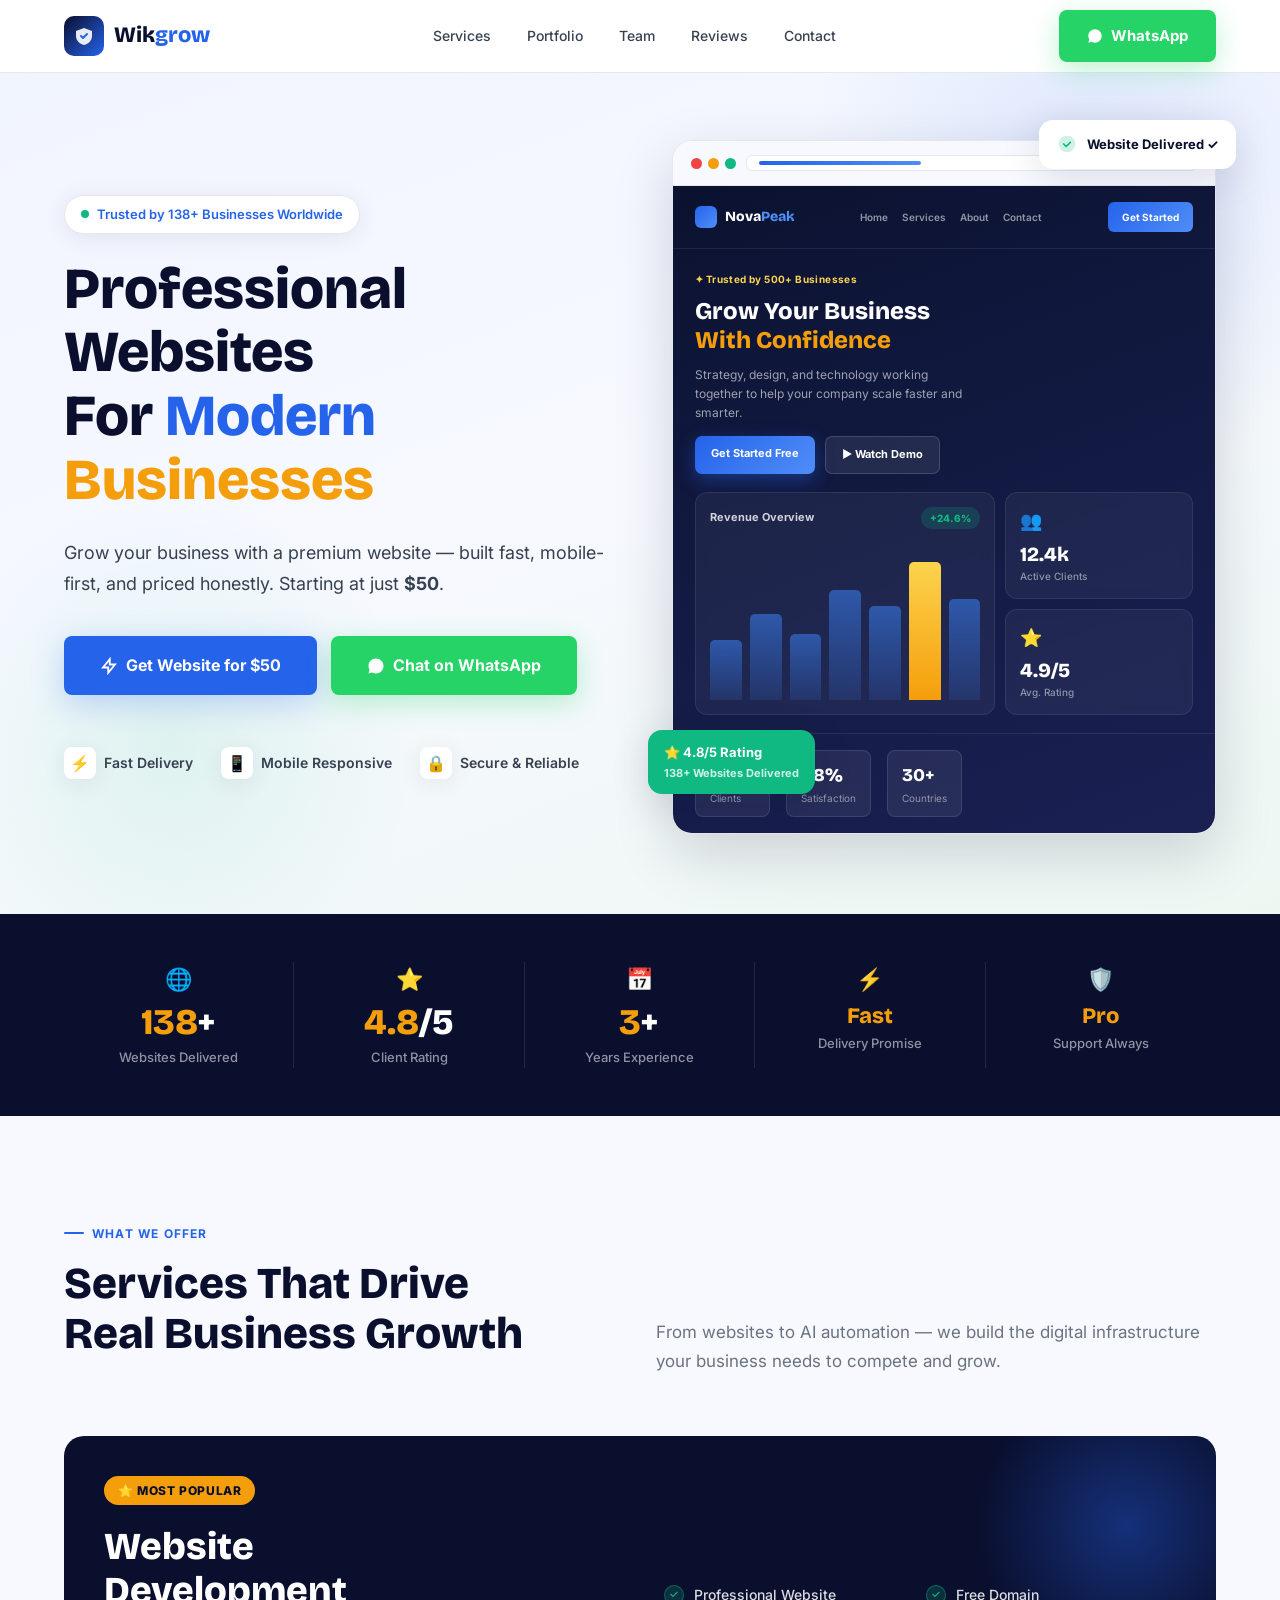
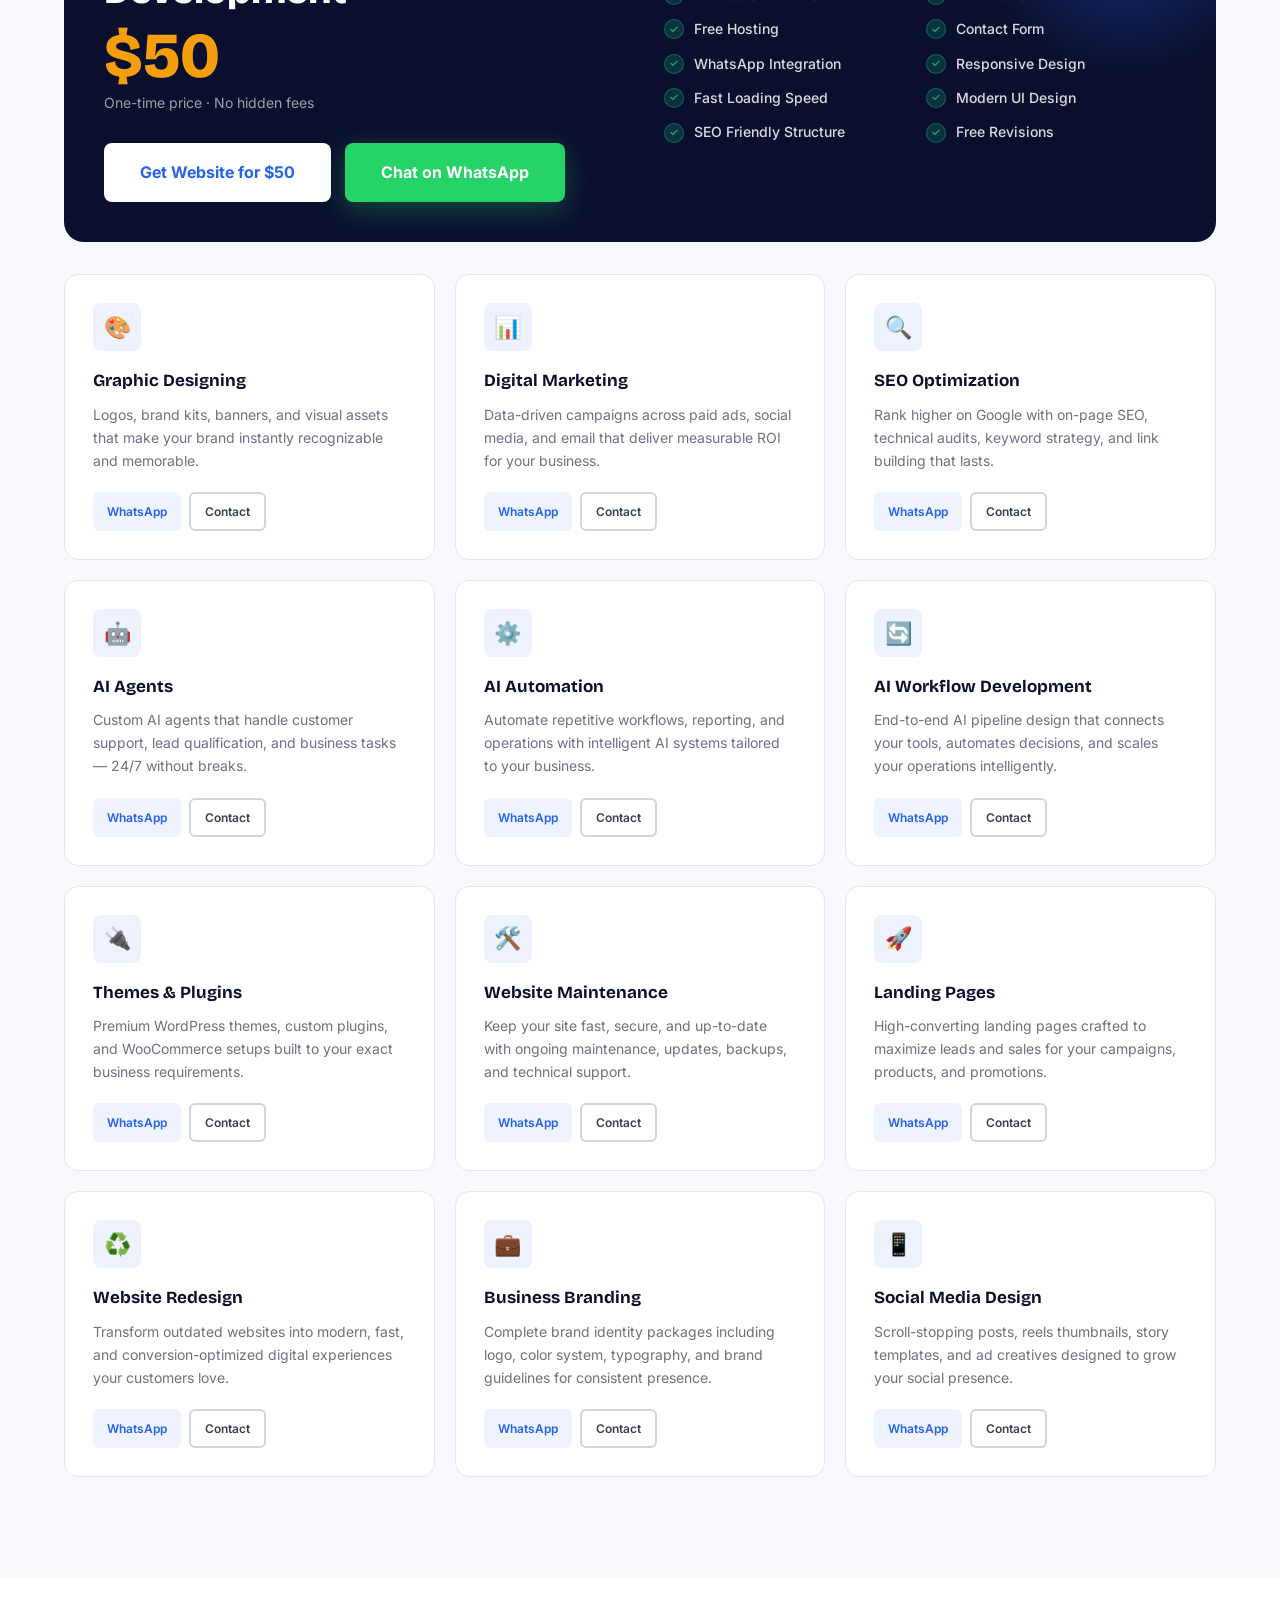
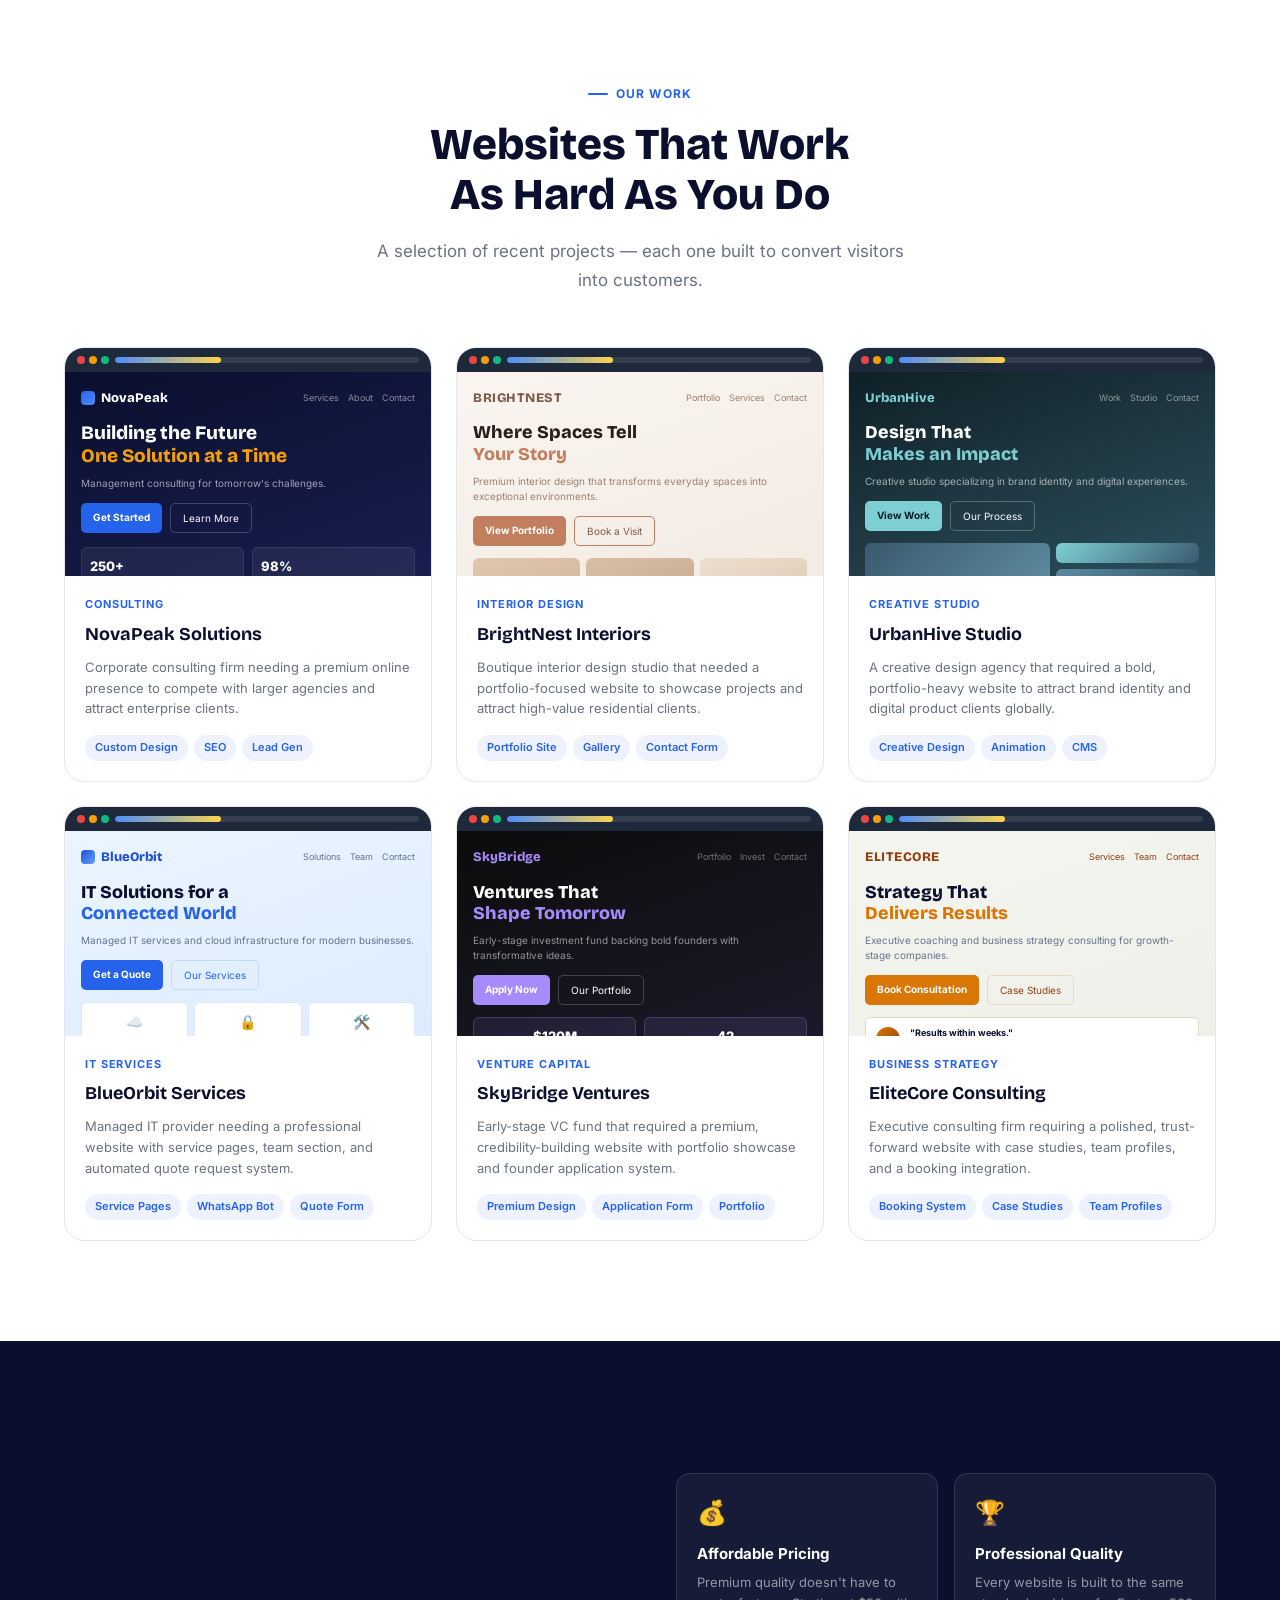
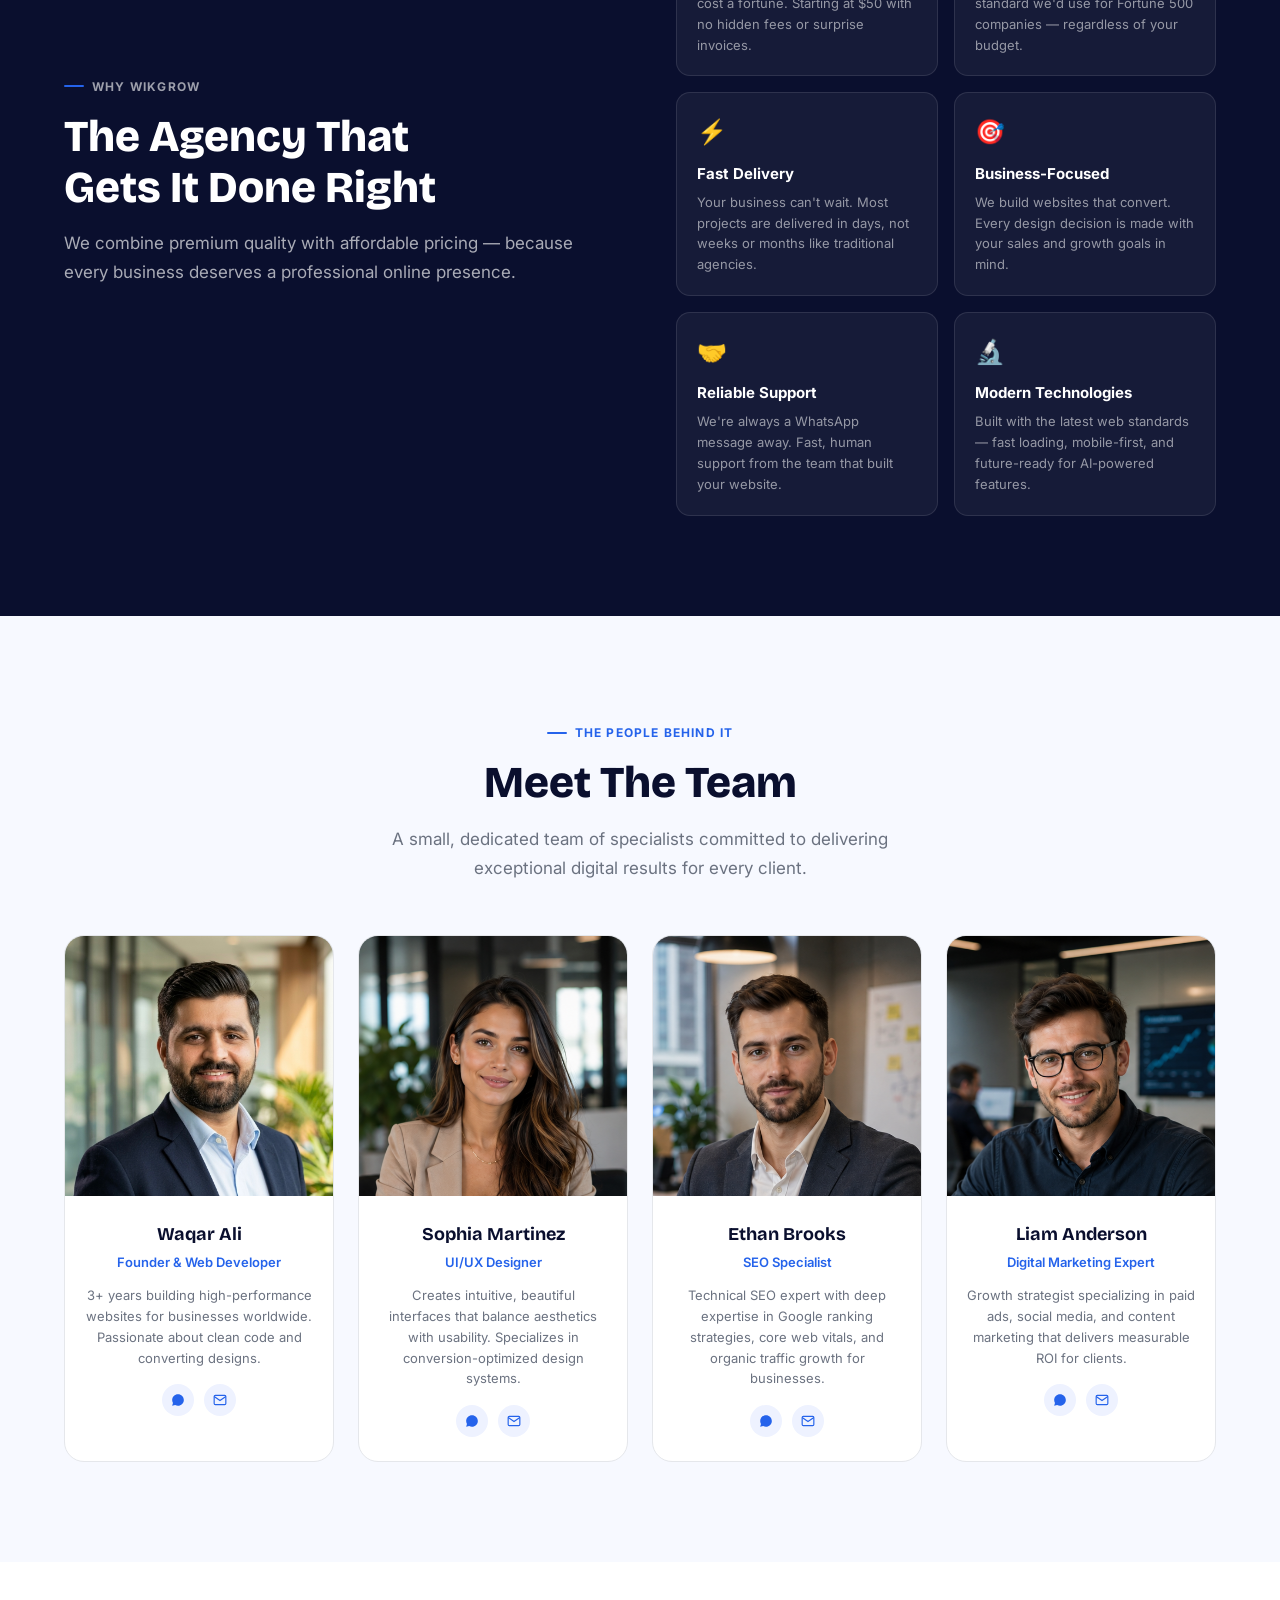
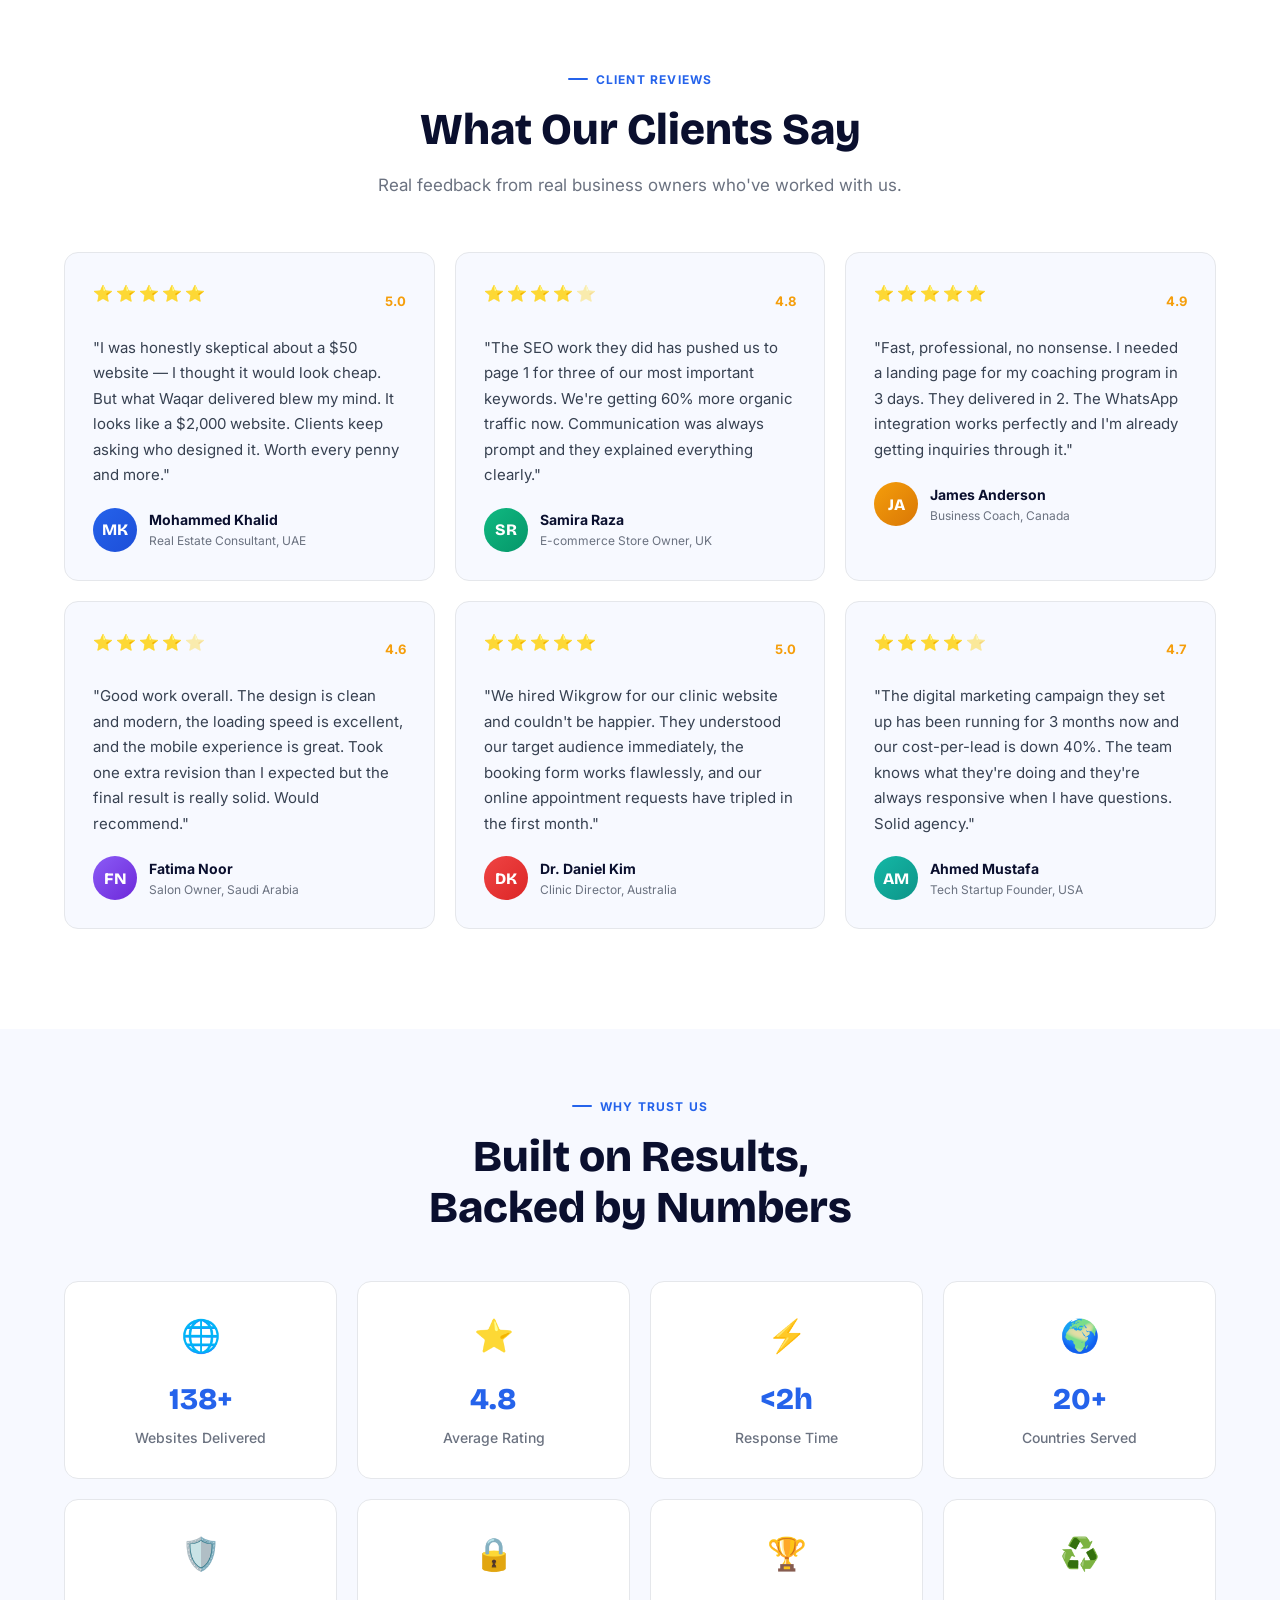
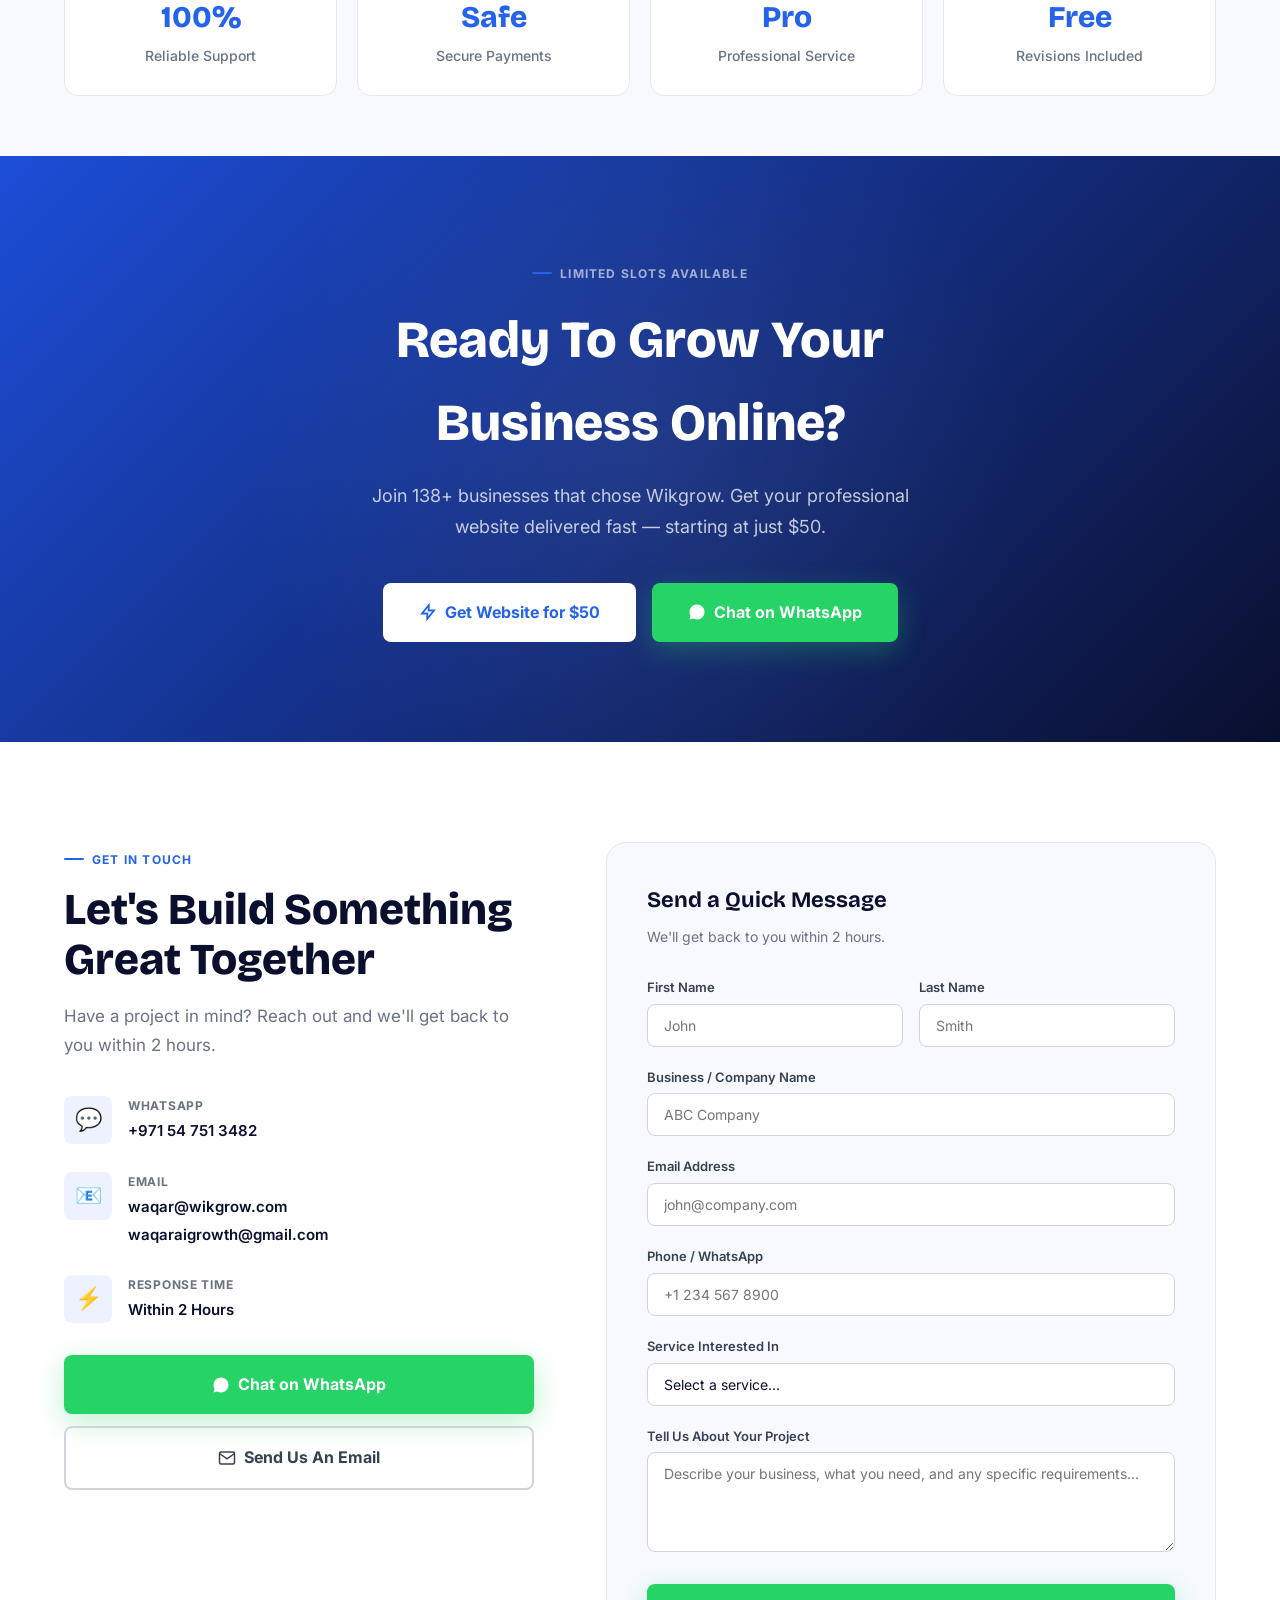
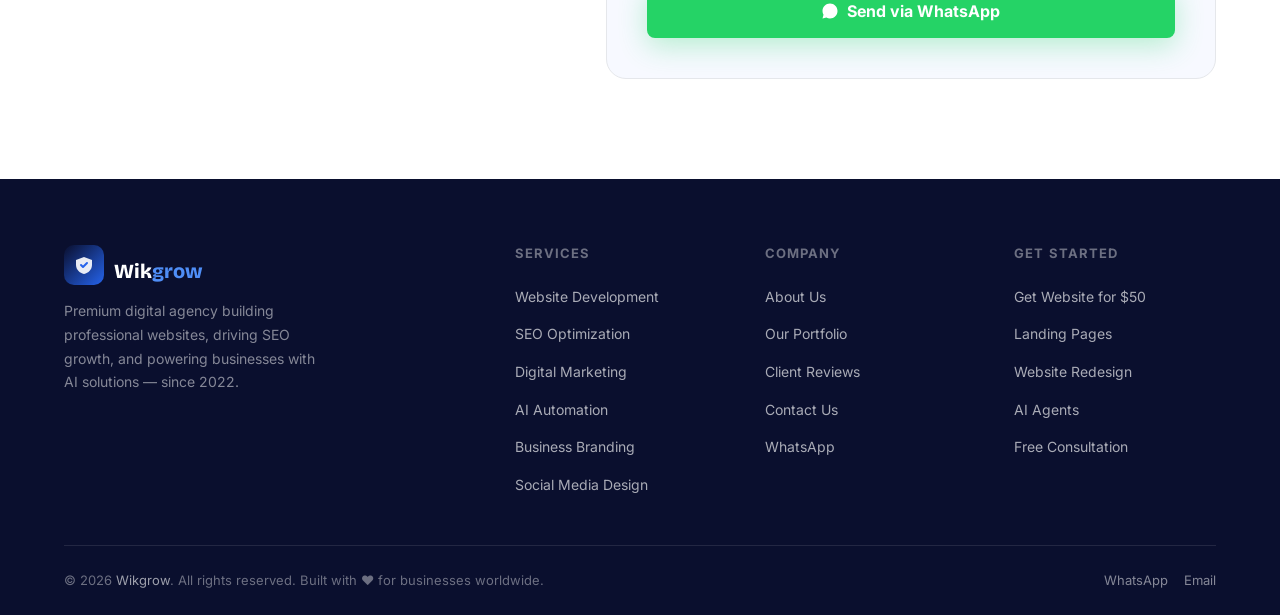
==== index.html @ 85fdf108 "index.html" ====
<!DOCTYPE html>
<html lang="en">
<head>
<meta charset="UTF-8">
<meta name="viewport" content="width=device-width, initial-scale=1.0">
<title>Wikgrow – Professional Websites For Modern Businesses | Digital Agency</title>
<meta name="description" content="Wikgrow builds premium professional websites starting at $50. Expert web development, SEO, digital marketing, AI automation & branding solutions. Get your website today.">
<meta name="keywords" content="professional website design, website development $50, digital agency, SEO optimization, AI automation, digital marketing, web design Pakistan, Wikgrow">
<meta property="og:title" content="Wikgrow – Professional Websites For Modern Businesses">
<meta property="og:description" content="Get a premium professional website for just $50. Fast delivery, mobile-friendly, SEO-ready. Trusted by 138+ businesses worldwide.">
<meta property="og:type" content="website">
<meta property="og:url" content="https://wikgrow.com">
<meta name="twitter:card" content="summary_large_image">
<meta name="twitter:title" content="Wikgrow – Professional Websites For Modern Businesses">
<meta name="twitter:description" content="Premium websites starting at $50. 138+ delivered. 4.8/5 rating. WhatsApp us today.">
<link rel="canonical" href="https://wikgrow.com">
<script type="application/ld+json">
{
  "@context": "https://schema.org",
  "@type": "Organization",
  "name": "Wikgrow",
  "description": "Professional digital agency offering website development, SEO, digital marketing, and AI solutions",
  "url": "https://wikgrow.com",
  "contactPoint": {
    "@type": "ContactPoint",
    "contactType": "customer service",
    "availableLanguage": "English"
  },
  "sameAs": []
}
</script>
<link rel="preconnect" href="https://fonts.googleapis.com">
<link rel="preconnect" href="https://fonts.gstatic.com" crossorigin>
<link href="https://fonts.googleapis.com/css2?family=Inter:wght@300;400;500;600;700;800;900&family=Bricolage+Grotesque:wght@400;500;600;700;800&display=swap" rel="stylesheet">
<style>
/* ===== DESIGN TOKENS ===== */
:root {
  --navy: #0A0F2E;
  --navy-mid: #111640;
  --ink: #1A2052;
  --blue: #2563EB;
  --blue-mid: #1D4ED8;
  --blue-light: #3B82F6;
  --electric: #4F8EF7;
  --gold: #F59E0B;
  --gold-light: #FCD34D;
  --green: #10B981;
  --white: #FFFFFF;
  --off: #F7F9FF;
  --muted-bg: #EEF2FF;
  --text: #0A0F2E;
  --text-mid: #374151;
  --text-soft: #6B7280;
  --border: #E5E7EB;
  --border-mid: #D1D5DB;
  --radius: 14px;
  --radius-sm: 8px;
  --radius-lg: 20px;
  --shadow: 0 4px 24px rgba(10,15,46,.08);
  --shadow-md: 0 8px 40px rgba(10,15,46,.12);
  --shadow-lg: 0 20px 60px rgba(10,15,46,.16);
  --shadow-blue: 0 8px 32px rgba(37,99,235,.25);
}

/* ===== RESET ===== */
*, *::before, *::after { margin: 0; padding: 0; box-sizing: border-box; }
html { scroll-behavior: smooth; font-size: 16px; }
body { font-family: 'Inter', sans-serif; color: var(--text); background: #fff; overflow-x: hidden; line-height: 1.6; }
img { max-width: 100%; height: auto; display: block; }
a { text-decoration: none; color: inherit; }
ul { list-style: none; }
button { border: none; background: none; cursor: pointer; font-family: inherit; }

/* ===== UTILITIES ===== */
.container { max-width: 1200px; margin: 0 auto; padding: 0 24px; }
.section { padding: 100px 0; }
.section-sm { padding: 60px 0; }
.display { font-family: 'Bricolage Grotesque', sans-serif; font-weight: 800; }
.eyebrow { display: inline-flex; align-items: center; gap: 8px; font-size: 12px; font-weight: 700; letter-spacing: .1em; text-transform: uppercase; color: var(--blue); margin-bottom: 16px; }
.eyebrow::before { content: ''; width: 20px; height: 2px; background: var(--blue); border-radius: 2px; }
.section-title { font-family: 'Bricolage Grotesque', sans-serif; font-size: clamp(30px, 4vw, 44px); font-weight: 800; color: var(--navy); line-height: 1.15; margin-bottom: 16px; }
.section-sub { font-size: 17px; color: var(--text-soft); line-height: 1.7; max-width: 560px; }
.center { text-align: center; }
.center .section-sub { margin: 0 auto; }

/* ===== BUTTONS ===== */
.btn { display: inline-flex; align-items: center; gap: 8px; font-weight: 700; font-size: 15px; padding: 14px 28px; border-radius: var(--radius-sm); transition: all .22s; cursor: pointer; }
.btn-primary { background: var(--blue); color: #fff; box-shadow: var(--shadow-blue); }
.btn-primary:hover { background: var(--blue-mid); transform: translateY(-2px); box-shadow: 0 12px 40px rgba(37,99,235,.35); }
.btn-wa { background: #25D366; color: #fff; box-shadow: 0 8px 28px rgba(37,211,102,.3); }
.btn-wa:hover { background: #1da851; transform: translateY(-2px); }
.btn-outline { border: 2px solid var(--border-mid); color: var(--text-mid); background: transparent; }
.btn-outline:hover { border-color: var(--blue); color: var(--blue); }
.btn-lg { padding: 17px 36px; font-size: 16px; border-radius: var(--radius-sm); }
.btn-ghost { color: var(--blue); background: rgba(37,99,235,.08); }
.btn-ghost:hover { background: rgba(37,99,235,.15); }

/* ===== NAVIGATION ===== */
nav {
  position: fixed; top: 0; width: 100%; z-index: 1000;
  background: rgba(255,255,255,.96);
  backdrop-filter: blur(16px);
  border-bottom: 1px solid var(--border);
  transition: all .3s;
}
nav.scrolled { box-shadow: 0 4px 20px rgba(10,15,46,.08); }
.nav-inner { max-width: 1200px; margin: 0 auto; padding: 0 24px; display: flex; align-items: center; justify-content: space-between; height: 72px; }
.logo { display: flex; align-items: center; gap: 10px; }
.logo-mark { width: 40px; height: 40px; background: linear-gradient(135deg, var(--navy), var(--blue)); border-radius: 10px; display: flex; align-items: center; justify-content: center; }
.logo-mark svg { width: 22px; height: 22px; }
.logo-name { font-family: 'Bricolage Grotesque', sans-serif; font-weight: 800; font-size: 22px; color: var(--navy); }
.logo-name em { color: var(--blue); font-style: normal; }
.nav-links { display: flex; align-items: center; gap: 36px; }
.nav-links a { font-size: 14px; font-weight: 500; color: var(--text-mid); transition: color .2s; }
.nav-links a:hover { color: var(--blue); }
.nav-actions { display: flex; align-items: center; gap: 12px; }
.hamburger { display: none; flex-direction: column; gap: 5px; cursor: pointer; padding: 4px; }
.hamburger span { display: block; width: 24px; height: 2px; background: var(--navy); border-radius: 2px; transition: all .3s; }
.mobile-nav { display: none; position: fixed; top: 72px; left: 0; right: 0; bottom: 0; background: #fff; padding: 32px 24px; z-index: 999; overflow-y: auto; }
.mobile-nav.open { display: block; }
.mobile-nav a { display: block; padding: 14px 0; font-size: 17px; font-weight: 600; color: var(--navy); border-bottom: 1px solid var(--border); }
.mobile-nav .mobile-actions { display: flex; flex-direction: column; gap: 12px; margin-top: 24px; }

/* ===== HERO ===== */
#home {
  padding: 140px 0 80px;
  background: linear-gradient(160deg, #F0F4FF 0%, #F7F9FF 50%, #EDF7F2 100%);
  position: relative;
  overflow: hidden;
}
.hero-blob1 { position: absolute; top: -120px; right: -120px; width: 600px; height: 600px; background: radial-gradient(circle, rgba(37,99,235,.12) 0%, transparent 70%); border-radius: 50%; pointer-events: none; }
.hero-blob2 { position: absolute; bottom: -80px; left: -80px; width: 500px; height: 500px; background: radial-gradient(circle, rgba(16,185,129,.1) 0%, transparent 70%); border-radius: 50%; pointer-events: none; }
.hero-inner { display: grid; grid-template-columns: 1fr 1fr; gap: 64px; align-items: center; position: relative; z-index: 1; }
.hero-badge { display: inline-flex; align-items: center; gap: 8px; background: #fff; border: 1px solid var(--border); padding: 8px 16px; border-radius: 50px; font-size: 13px; font-weight: 600; color: var(--blue); margin-bottom: 24px; box-shadow: var(--shadow); }
.badge-dot { width: 8px; height: 8px; background: var(--green); border-radius: 50%; animation: blink 2s infinite; }
@keyframes blink { 0%,100% { opacity: 1; } 50% { opacity: .3; } }
.hero-title { font-family: 'Bricolage Grotesque', sans-serif; font-size: clamp(36px, 5vw, 58px); font-weight: 800; line-height: 1.1; color: var(--navy); margin-bottom: 24px; }
.hero-title .blue { color: var(--blue); }
.hero-title .gold { color: var(--gold); }
.hero-sub { font-size: 18px; color: var(--text-mid); line-height: 1.75; margin-bottom: 36px; }
.hero-actions { display: flex; gap: 14px; flex-wrap: wrap; margin-bottom: 52px; }
.hero-trust { display: flex; gap: 28px; flex-wrap: wrap; }
.trust-item { display: flex; align-items: center; gap: 8px; font-size: 14px; font-weight: 600; color: var(--text-mid); }
.trust-icon { width: 32px; height: 32px; background: #fff; border-radius: var(--radius-sm); display: flex; align-items: center; justify-content: center; box-shadow: var(--shadow); font-size: 16px; }

/* Hero Visual */
.hero-visual { position: relative; }
.hero-card { background: #fff; border-radius: var(--radius-lg); box-shadow: var(--shadow-lg); overflow: hidden; border: 1px solid var(--border); }
.hero-card-bar { background: var(--off); padding: 14px 18px; display: flex; align-items: center; gap: 10px; border-bottom: 1px solid var(--border); }
.hcb-dots { display: flex; gap: 6px; }
.hcb-dots span { width: 11px; height: 11px; border-radius: 50%; }
.hcb-bar-track { flex: 1; background: #fff; border-radius: 6px; padding: 5px 12px; border: 1px solid var(--border); display: flex; align-items: center; }
.hcb-bar-fill { display: block; width: 38%; height: 4px; border-radius: 4px; background: linear-gradient(90deg, var(--blue), var(--electric)); }
.hero-site-preview { background: linear-gradient(160deg, #0B1230 0%, #131B45 55%, #1A2052 100%); padding: 0; min-height: 380px; position: relative; display: flex; flex-direction: column; overflow: hidden; }
.preview-nav-bar { display: flex; align-items: center; justify-content: space-between; padding: 16px 22px; border-bottom: 1px solid rgba(255,255,255,.08); gap: 12px; }
.preview-logo-row { display: flex; align-items: center; gap: 8px; }
.preview-logo-mark { width: 22px; height: 22px; border-radius: 6px; background: linear-gradient(135deg, var(--blue), var(--electric)); display: inline-block; flex-shrink: 0; }
.preview-nav-btn { background: linear-gradient(135deg, var(--blue), var(--electric)); color: #fff; font-size: 10px; font-weight: 700; padding: 7px 14px; border-radius: 6px; white-space: nowrap; }
.preview-logo { font-family: 'Bricolage Grotesque', sans-serif; font-weight: 800; font-size: 14px; color: #fff; }
.preview-logo em { color: var(--electric); font-style: normal; }
.preview-links { display: flex; gap: 14px; }
.preview-links span { font-size: 10px; color: rgba(255,255,255,.55); font-weight: 600; }
.preview-hero-area { display: flex; flex-direction: column; gap: 10px; padding: 22px 22px 18px; }
.preview-h { font-family: 'Bricolage Grotesque', sans-serif; font-size: 24px; font-weight: 800; color: #fff; line-height: 1.2; }
.preview-h em { color: var(--gold); font-style: normal; }
.preview-eyebrow { display: inline-flex; align-items: center; gap: 6px; font-size: 10px; font-weight: 700; color: var(--gold-light); letter-spacing: .04em; }
.preview-p { font-size: 12px; color: rgba(255,255,255,.6); line-height: 1.6; max-width: 280px; }
.preview-btns { display: flex; gap: 10px; margin-top: 4px; }
.preview-btn { padding: 9px 16px; border-radius: 7px; font-size: 11px; font-weight: 700; }
.preview-btn.pb1 { background: linear-gradient(135deg, var(--blue), var(--electric)); color: #fff; box-shadow: 0 6px 18px rgba(37,99,235,.4); }
.preview-btn.pb2 { background: rgba(255,255,255,.08); color: #fff; border: 1px solid rgba(255,255,255,.15); }
.preview-dashboard { display: grid; grid-template-columns: 1.6fr 1fr; grid-template-rows: auto auto; gap: 10px; padding: 0 22px 18px; flex: 1; }
.preview-dash-card { background: rgba(255,255,255,.05); border: 1px solid rgba(255,255,255,.08); border-radius: 12px; padding: 14px; backdrop-filter: blur(6px); }
.preview-dash-main { grid-row: span 2; display: flex; flex-direction: column; gap: 14px; }
.pdc-head { display: flex; align-items: center; justify-content: space-between; font-size: 11px; font-weight: 700; color: rgba(255,255,255,.8); }
.pdc-pill { background: rgba(16,185,129,.18); color: var(--green); border-radius: 50px; padding: 3px 9px; font-size: 10px; font-weight: 800; }
.pdc-chart { display: flex; align-items: flex-end; gap: 8px; flex: 1; min-height: 90px; }
.pdc-bar { flex: 1; border-radius: 5px 5px 0 0; background: linear-gradient(180deg, rgba(59,130,246,.55), rgba(59,130,246,.15)); }
.pdc-bar-active { background: linear-gradient(180deg, var(--gold-light), var(--gold)); }
.pdc-icon { font-size: 18px; margin-bottom: 8px; }
.pdc-num { font-family: 'Bricolage Grotesque', sans-serif; font-size: 20px; font-weight: 800; color: #fff; line-height: 1; margin-bottom: 4px; }
.pdc-lbl { font-size: 10px; color: rgba(255,255,255,.5); font-weight: 500; }
.preview-stats { display: flex; gap: 16px; padding: 16px 22px; border-top: 1px solid rgba(255,255,255,.08); }
.preview-stat { background: rgba(255,255,255,.07); border: 1px solid rgba(255,255,255,.1); border-radius: 8px; padding: 10px 14px; }
.ps-num { font-family: 'Bricolage Grotesque', sans-serif; font-size: 18px; font-weight: 800; color: #fff; }
.ps-lbl { font-size: 10px; color: rgba(255,255,255,.5); }
.hero-float1 { position: absolute; top: -20px; right: -20px; background: #fff; border-radius: var(--radius); padding: 14px 18px; box-shadow: var(--shadow-md); display: flex; align-items: center; gap: 10px; white-space: nowrap; animation: floatY 4s ease-in-out infinite; }
.hero-float2 { position: absolute; bottom: 40px; left: -24px; background: var(--green); border-radius: var(--radius); padding: 12px 16px; box-shadow: var(--shadow-md); color: #fff; animation: floatY 4s ease-in-out infinite 2s; }
@keyframes floatY { 0%,100% { transform: translateY(0); } 50% { transform: translateY(-8px); } }

/* ===== STATS BAR ===== */
.stats-bar { background: var(--navy); padding: 48px 0; }
.stats-grid { display: grid; grid-template-columns: repeat(5, 1fr); gap: 0; }
.stat-item { text-align: center; padding: 0 24px; border-right: 1px solid rgba(255,255,255,.1); }
.stat-item:last-child { border-right: none; }
.stat-num { font-family: 'Bricolage Grotesque', sans-serif; font-size: 36px; font-weight: 800; color: #fff; line-height: 1; margin-bottom: 6px; }
.stat-num em { color: var(--gold); font-style: normal; }
.stat-label { font-size: 13px; color: rgba(255,255,255,.55); font-weight: 500; }
.stat-icon { font-size: 22px; margin-bottom: 8px; }

/* ===== SERVICES ===== */
#services { background: var(--off); }
.services-intro { display: flex; justify-content: space-between; align-items: flex-end; margin-bottom: 60px; gap: 24px; flex-wrap: wrap; }
.featured-service { background: var(--navy); border-radius: var(--radius-lg); padding: 40px; position: relative; overflow: hidden; margin-bottom: 32px; }
.featured-service::before { content: ''; position: absolute; top: -60px; right: -60px; width: 300px; height: 300px; background: radial-gradient(circle, rgba(37,99,235,.4) 0%, transparent 70%); border-radius: 50%; }
.featured-badge { display: inline-flex; align-items: center; gap: 6px; background: var(--gold); color: var(--navy); padding: 5px 14px; border-radius: 50px; font-size: 12px; font-weight: 800; text-transform: uppercase; letter-spacing: .05em; margin-bottom: 20px; }
.featured-inner { display: grid; grid-template-columns: 1fr 1fr; gap: 48px; align-items: center; position: relative; z-index: 1; }
.featured-title { font-family: 'Bricolage Grotesque', sans-serif; font-size: 38px; font-weight: 800; color: #fff; line-height: 1.15; margin-bottom: 12px; }
.featured-price { font-family: 'Bricolage Grotesque', sans-serif; font-size: 64px; font-weight: 800; color: var(--gold); line-height: 1; margin-bottom: 4px; }
.featured-price-note { font-size: 14px; color: rgba(255,255,255,.6); margin-bottom: 28px; }
.featured-actions { display: flex; gap: 14px; flex-wrap: wrap; }
.feat-includes { display: grid; grid-template-columns: 1fr 1fr; gap: 12px; }
.feat-item { display: flex; align-items: center; gap: 10px; font-size: 14px; color: rgba(255,255,255,.85); font-weight: 500; }
.feat-check { width: 20px; height: 20px; background: rgba(16,185,129,.2); border: 1px solid rgba(16,185,129,.4); border-radius: 50%; display: flex; align-items: center; justify-content: center; flex-shrink: 0; font-size: 11px; color: var(--green); }
.services-grid { display: grid; grid-template-columns: repeat(3, 1fr); gap: 20px; }
.srv-card { background: #fff; border-radius: var(--radius); border: 1px solid var(--border); padding: 28px; transition: all .25s; position: relative; overflow: hidden; }
.srv-card::after { content: ''; position: absolute; bottom: 0; left: 0; right: 0; height: 3px; background: linear-gradient(90deg, var(--blue), var(--electric)); transform: scaleX(0); transition: transform .3s; transform-origin: left; }
.srv-card:hover { border-color: rgba(37,99,235,.2); box-shadow: var(--shadow-md); transform: translateY(-4px); }
.srv-card:hover::after { transform: scaleX(1); }
.srv-icon { width: 48px; height: 48px; border-radius: var(--radius-sm); background: var(--muted-bg); display: flex; align-items: center; justify-content: center; font-size: 22px; margin-bottom: 16px; }
.srv-title { font-family: 'Bricolage Grotesque', sans-serif; font-size: 17px; font-weight: 700; color: var(--navy); margin-bottom: 8px; }
.srv-desc { font-size: 14px; color: var(--text-soft); line-height: 1.65; margin-bottom: 20px; }
.srv-actions { display: flex; gap: 8px; }
.srv-btn { font-size: 12px; font-weight: 600; padding: 8px 14px; border-radius: 6px; }

/* ===== PORTFOLIO ===== */
#portfolio { background: #fff; }
.portfolio-tabs { display: flex; gap: 8px; flex-wrap: wrap; margin-bottom: 48px; }
.tab { padding: 8px 20px; border-radius: 50px; font-size: 13px; font-weight: 600; border: 1px solid var(--border); color: var(--text-soft); cursor: pointer; transition: all .2s; }
.tab.active, .tab:hover { background: var(--blue); color: #fff; border-color: var(--blue); }
.portfolio-grid { display: grid; grid-template-columns: repeat(3, 1fr); gap: 24px; }
.port-card { border-radius: var(--radius-lg); overflow: hidden; border: 1px solid var(--border); transition: all .3s cubic-bezier(.2,.8,.2,1); background: #fff; }
.port-card:hover { box-shadow: var(--shadow-lg); transform: translateY(-6px); border-color: rgba(37,99,235,.15); }
.port-screen { transition: transform .4s ease; }
.port-card:hover .port-screen { transform: scale(1.015); }
.port-screen { aspect-ratio: 16/10; overflow: hidden; position: relative; }
.port-screen-inner { width: 100%; height: 100%; display: flex; flex-direction: column; }
.port-bar { background: #1e293b; padding: 8px 12px; display: flex; align-items: center; gap: 6px; }
.port-dots { display: flex; gap: 4px; }
.port-dots span { width: 8px; height: 8px; border-radius: 50%; }
.port-url { flex: 1; background: rgba(255,255,255,.1); border-radius: 4px; height: 6px; overflow: hidden; }
.port-url span { display: block; height: 100%; width: 35%; border-radius: 4px; background: linear-gradient(90deg, var(--electric), var(--gold-light)); }
.port-site { flex: 1; display: flex; flex-direction: column; padding: 16px; }
.port-info { padding: 20px; }
.port-industry { font-size: 11px; font-weight: 700; text-transform: uppercase; letter-spacing: .08em; color: var(--blue); margin-bottom: 6px; }
.port-name { font-family: 'Bricolage Grotesque', sans-serif; font-size: 18px; font-weight: 700; color: var(--navy); margin-bottom: 8px; }
.port-desc { font-size: 13px; color: var(--text-soft); line-height: 1.6; margin-bottom: 16px; }
.port-tags { display: flex; gap: 6px; flex-wrap: wrap; }
.port-tag { font-size: 11px; font-weight: 600; padding: 4px 10px; background: var(--muted-bg); color: var(--blue); border-radius: 50px; }

/* ===== TEAM ===== */
#team { background: var(--off); }
.team-grid { display: grid; grid-template-columns: repeat(4, 1fr); gap: 24px; }
.team-card { background: #fff; border-radius: var(--radius-lg); overflow: hidden; border: 1px solid var(--border); transition: all .25s; text-align: center; }
.team-card:hover { box-shadow: var(--shadow-md); transform: translateY(-4px); }
.team-img-wrap { position: relative; height: 260px; overflow: hidden; background: linear-gradient(135deg, #E8EEF8, #D4E0F5); }
.team-img-wrap img { width: 100%; height: 100%; object-fit: cover; object-position: top center; }
.team-info { padding: 24px 20px; }
.team-name { font-family: 'Bricolage Grotesque', sans-serif; font-size: 18px; font-weight: 700; color: var(--navy); margin-bottom: 4px; }
.team-role { font-size: 13px; color: var(--blue); font-weight: 600; margin-bottom: 12px; }
.team-bio { font-size: 13px; color: var(--text-soft); line-height: 1.6; }
.team-socials { display: flex; justify-content: center; gap: 10px; margin-top: 16px; }
.social-btn { width: 32px; height: 32px; border-radius: 50%; background: var(--muted-bg); display: flex; align-items: center; justify-content: center; font-size: 14px; color: var(--blue); transition: all .2s; }
.social-btn:hover { background: var(--blue); color: #fff; }

/* Team avatar SVGs */
.avatar-placeholder { width: 100%; height: 100%; display: flex; align-items: center; justify-content: center; }

/* ===== REVIEWS ===== */
#reviews { background: #fff; }
.reviews-grid { display: grid; grid-template-columns: repeat(3, 1fr); gap: 20px; }
.review-card { background: var(--off); border-radius: var(--radius); padding: 28px; border: 1px solid var(--border); transition: all .25s; }
.review-card:hover { box-shadow: var(--shadow-md); border-color: rgba(37,99,235,.15); }
.review-stars { display: flex; gap: 3px; margin-bottom: 14px; }
.star { font-size: 16px; }
.review-text { font-size: 15px; color: var(--text-mid); line-height: 1.7; margin-bottom: 20px; }
.review-author { display: flex; align-items: center; gap: 12px; }
.review-avatar { width: 44px; height: 44px; border-radius: 50%; display: flex; align-items: center; justify-content: center; font-family: 'Bricolage Grotesque', sans-serif; font-weight: 800; font-size: 16px; color: #fff; flex-shrink: 0; }
.review-name { font-weight: 700; font-size: 14px; color: var(--navy); }
.review-role { font-size: 12px; color: var(--text-soft); }
.rating-num { font-size: 13px; font-weight: 700; color: var(--gold); margin-left: auto; }

/* ===== WHY WIKGROW ===== */
#why { background: var(--navy); padding: 100px 0; }
.why-inner { display: grid; grid-template-columns: 1fr 1fr; gap: 72px; align-items: center; }
.why-left .section-title { color: #fff; }
.why-left .section-sub { color: rgba(255,255,255,.65); }
.why-grid { display: grid; grid-template-columns: 1fr 1fr; gap: 16px; margin-top: 32px; }
.why-item { background: rgba(255,255,255,.05); border: 1px solid rgba(255,255,255,.1); border-radius: var(--radius); padding: 20px; transition: all .25s; }
.why-item:hover { background: rgba(255,255,255,.08); border-color: rgba(37,99,235,.4); }
.why-icon { font-size: 24px; margin-bottom: 10px; }
.why-title { font-weight: 700; font-size: 15px; color: #fff; margin-bottom: 6px; }
.why-desc { font-size: 13px; color: rgba(255,255,255,.55); line-height: 1.6; }

/* ===== TRUST ===== */
#trust { background: var(--off); }
.trust-grid { display: grid; grid-template-columns: repeat(4, 1fr); gap: 20px; }
.trust-card { background: #fff; border-radius: var(--radius); padding: 28px 24px; border: 1px solid var(--border); text-align: center; transition: all .25s; }
.trust-card:hover { box-shadow: var(--shadow-md); transform: translateY(-3px); }
.trust-card-icon { font-size: 32px; margin-bottom: 14px; }
.trust-card-num { font-family: 'Bricolage Grotesque', sans-serif; font-size: 30px; font-weight: 800; color: var(--blue); margin-bottom: 4px; }
.trust-card-label { font-size: 14px; color: var(--text-soft); font-weight: 500; }

/* ===== CTA ===== */
#cta { background: linear-gradient(135deg, var(--blue-mid) 0%, var(--navy) 100%); padding: 100px 0; position: relative; overflow: hidden; }
#cta::before { content: ''; position: absolute; top: -100px; left: 50%; transform: translateX(-50%); width: 800px; height: 800px; background: radial-gradient(circle, rgba(255,255,255,.06) 0%, transparent 70%); border-radius: 50%; pointer-events: none; }
.cta-inner { text-align: center; position: relative; z-index: 1; }
.cta-title { font-family: 'Bricolage Grotesque', sans-serif; font-size: clamp(32px, 5vw, 52px); font-weight: 800; color: #fff; margin-bottom: 16px; }
.cta-sub { font-size: 18px; color: rgba(255,255,255,.75); max-width: 540px; margin: 0 auto 40px; line-height: 1.7; }
.cta-actions { display: flex; justify-content: center; gap: 16px; flex-wrap: wrap; }
.btn-white { background: #fff; color: var(--blue); }
.btn-white:hover { background: #F0F4FF; transform: translateY(-2px); }

/* ===== CONTACT ===== */
#contact { background: #fff; }
.contact-inner { display: grid; grid-template-columns: 1fr 1.3fr; gap: 72px; align-items: start; }
.contact-info-item { display: flex; align-items: flex-start; gap: 16px; margin-bottom: 28px; }
.contact-icon-wrap { width: 48px; height: 48px; border-radius: var(--radius-sm); background: var(--muted-bg); display: flex; align-items: center; justify-content: center; font-size: 22px; flex-shrink: 0; }
.contact-label { font-size: 12px; font-weight: 700; text-transform: uppercase; letter-spacing: .06em; color: var(--text-soft); margin-bottom: 4px; }
.contact-value { font-weight: 600; color: var(--navy); font-size: 15px; }
.contact-quick { display: flex; flex-direction: column; gap: 12px; margin-top: 32px; }
.contact-form { background: var(--off); border-radius: var(--radius-lg); padding: 40px; border: 1px solid var(--border); }
.form-group { margin-bottom: 20px; }
.form-row { display: grid; grid-template-columns: 1fr 1fr; gap: 16px; }
label { display: block; font-size: 13px; font-weight: 600; color: var(--text-mid); margin-bottom: 6px; }
input, select, textarea { width: 100%; padding: 12px 16px; border-radius: var(--radius-sm); border: 1px solid var(--border-mid); font-size: 14px; font-family: inherit; color: var(--text); background: #fff; transition: border-color .2s; outline: none; }
input:focus, select:focus, textarea:focus { border-color: var(--blue); box-shadow: 0 0 0 3px rgba(37,99,235,.1); }
textarea { resize: vertical; min-height: 100px; }
select { appearance: none; cursor: pointer; }
.form-submit { width: 100%; justify-content: center; margin-top: 4px; }

/* ===== FOOTER ===== */
footer { background: var(--navy); padding: 64px 0 0; }
.footer-inner { display: grid; grid-template-columns: 2fr 1fr 1fr 1fr; gap: 48px; padding-bottom: 48px; border-bottom: 1px solid rgba(255,255,255,.1); }
.footer-brand .logo-name { color: #fff; margin-top: 12px; font-size: 20px; }
.footer-brand p { font-size: 14px; color: rgba(255,255,255,.5); line-height: 1.7; margin-top: 12px; max-width: 260px; }
.footer-col-title { font-size: 13px; font-weight: 700; text-transform: uppercase; letter-spacing: .08em; color: rgba(255,255,255,.4); margin-bottom: 20px; }
.footer-links { display: flex; flex-direction: column; gap: 12px; }
.footer-links a { font-size: 14px; color: rgba(255,255,255,.65); transition: color .2s; }
.footer-links a:hover { color: #fff; }
.footer-bottom { padding: 24px 0; display: flex; justify-content: space-between; align-items: center; flex-wrap: wrap; gap: 12px; }
.footer-copy { font-size: 13px; color: rgba(255,255,255,.4); }
.footer-copy a { color: rgba(255,255,255,.6); }

/* ===== ANIMATIONS ===== */
.fade-up { opacity: 0; transform: translateY(24px); transition: opacity .6s ease, transform .6s ease; }
.fade-up.visible { opacity: 1; transform: translateY(0); }
.fade-up-d1 { transition-delay: .1s; }
.fade-up-d2 { transition-delay: .2s; }
.fade-up-d3 { transition-delay: .3s; }
.fade-up-d4 { transition-delay: .4s; }

/* ===== RESPONSIVE ===== */
@media (max-width: 1024px) {
  .stats-grid { grid-template-columns: repeat(3, 1fr); gap: 24px; }
  .stat-item { border-right: none; border-bottom: 1px solid rgba(255,255,255,.1); padding-bottom: 24px; }
  .stat-item:nth-child(3n) { border-bottom: none; }
  .services-grid { grid-template-columns: 1fr 1fr; }
  .portfolio-grid { grid-template-columns: 1fr 1fr; }
  .team-grid { grid-template-columns: 1fr 1fr; }
  .reviews-grid { grid-template-columns: 1fr 1fr; }
  .footer-inner { grid-template-columns: 1fr 1fr; }
  .why-inner { gap: 40px; }
  .featured-inner { gap: 32px; }
  .trust-grid { grid-template-columns: repeat(2, 1fr); }
}
@media (max-width: 768px) {
  .section { padding: 72px 0; }
  .nav-links, .nav-actions .btn { display: none; }
  .nav-actions .btn-wa { display: none; }
  .hamburger { display: flex; }
  .hero-inner { grid-template-columns: 1fr; gap: 48px; }
  .hero-visual { display: none; }
  .hero-title { font-size: 36px; }
  .stats-grid { grid-template-columns: 1fr 1fr; }
  .featured-inner { grid-template-columns: 1fr; }
  .services-grid { grid-template-columns: 1fr; }
  .portfolio-grid { grid-template-columns: 1fr; }
  .team-grid { grid-template-columns: 1fr 1fr; }
  .reviews-grid { grid-template-columns: 1fr; }
  .why-inner { grid-template-columns: 1fr; }
  .why-grid { grid-template-columns: 1fr; }
  .trust-grid { grid-template-columns: 1fr 1fr; }
  .contact-inner { grid-template-columns: 1fr; }
  .footer-inner { grid-template-columns: 1fr; gap: 32px; }
  .footer-bottom { flex-direction: column; text-align: center; }
  .services-intro { flex-direction: column; align-items: flex-start; }
  .form-row { grid-template-columns: 1fr; }
  .featured-price { font-size: 48px; }
  .feat-includes { grid-template-columns: 1fr; }
}
@media (max-width: 480px) {
  .team-grid { grid-template-columns: 1fr; }
  .hero-actions { flex-direction: column; }
  .hero-actions .btn { justify-content: center; }
  .stats-grid { grid-template-columns: 1fr 1fr; }
  .trust-grid { grid-template-columns: 1fr; }
}
@media (prefers-reduced-motion: reduce) {
  .fade-up { opacity: 1; transform: none; }
  .hero-float1, .hero-float2 { animation: none; }
  .badge-dot { animation: none; }
}
</style>
</head>
<body>

<!-- ===== NAV ===== -->
<nav id="nav">
  <div class="nav-inner">
    <a href="#home" class="logo">
      <div class="logo-mark">
        <svg viewBox="0 0 22 22" fill="none" xmlns="http://www.w3.org/2000/svg">
          <path d="M3 6L11 3L19 6V11C19 15.4 15.5 19.2 11 20C6.5 19.2 3 15.4 3 11V6Z" fill="white" opacity=".9"/>
          <path d="M8 11L10 13L14 9" stroke="#2563EB" stroke-width="2" stroke-linecap="round" stroke-linejoin="round"/>
        </svg>
      </div>
      <span class="logo-name">Wik<em>grow</em></span>
    </a>
    <ul class="nav-links">
      <li><a href="#services">Services</a></li>
      <li><a href="#portfolio">Portfolio</a></li>
      <li><a href="#team">Team</a></li>
      <li><a href="#reviews">Reviews</a></li>
      <li><a href="#contact">Contact</a></li>
    </ul>
    <div class="nav-actions">
      <a href="https://wa.me/971547513482" class="btn btn-wa" target="_blank" rel="noopener">
        <svg width="16" height="16" viewBox="0 0 24 24" fill="currentColor"><path d="M17.472 14.382c-.297-.149-1.758-.867-2.03-.967-.273-.099-.471-.148-.67.15-.197.297-.767.966-.94 1.164-.173.199-.347.223-.644.075-.297-.15-1.255-.463-2.39-1.475-.883-.788-1.48-1.761-1.653-2.059-.173-.297-.018-.458.13-.606.134-.133.298-.347.446-.52.149-.174.198-.298.298-.497.099-.198.05-.371-.025-.52-.075-.149-.669-1.612-.916-2.207-.242-.579-.487-.5-.669-.51-.173-.008-.371-.01-.57-.01-.198 0-.52.074-.792.372-.272.297-1.04 1.016-1.04 2.479 0 1.462 1.065 2.875 1.213 3.074.149.198 2.096 3.2 5.077 4.487.709.306 1.262.489 1.694.625.712.227 1.36.195 1.871.118.571-.085 1.758-.719 2.006-1.413.248-.694.248-1.289.173-1.413-.074-.124-.272-.198-.57-.347z"/><path d="M11.999 2C6.477 2 2 6.477 2 12c0 1.821.487 3.53 1.338 5.006L2.007 22l5.137-1.349C8.52 21.511 10.238 22 12 22c5.523 0 10-4.477 10-10S17.522 2 12 2h-.001z"/></svg>
        WhatsApp
      </a>
      <button class="hamburger" id="hamburger" aria-label="Open menu">
        <span></span><span></span><span></span>
      </button>
    </div>
  </div>
</nav>
<div class="mobile-nav" id="mobileNav">
  <a href="#services" onclick="closeMobile()">Services</a>
  <a href="#portfolio" onclick="closeMobile()">Portfolio</a>
  <a href="#team" onclick="closeMobile()">Team</a>
  <a href="#reviews" onclick="closeMobile()">Reviews</a>
  <a href="#contact" onclick="closeMobile()">Contact</a>
  <div class="mobile-actions">
    <a href="#contact" class="btn btn-primary btn-lg" onclick="closeMobile()">Get Website for $50</a>
    <a href="https://wa.me/971547513482" class="btn btn-wa btn-lg" target="_blank" rel="noopener">Chat on WhatsApp</a>
  </div>
</div>

<!-- ===== HERO ===== -->
<section id="home">
  <div class="hero-blob1"></div>
  <div class="hero-blob2"></div>
  <div class="container">
    <div class="hero-inner">
      <div class="hero-content">
        <div class="hero-badge">
          <span class="badge-dot"></span>
          Trusted by 138+ Businesses Worldwide
        </div>
        <h1 class="hero-title display">
          Professional Websites<br>For <span class="blue">Modern</span><br><span class="gold">Businesses</span>
        </h1>
        <p class="hero-sub">
          Grow your business with a premium website — built fast, mobile-first, and priced honestly. Starting at just <strong>$50</strong>.
        </p>
        <div class="hero-actions">
          <a href="#contact" class="btn btn-primary btn-lg">
            <svg width="18" height="18" viewBox="0 0 24 24" fill="none" stroke="currentColor" stroke-width="2.5"><path d="M13 10V3L4 14h7v7l9-11h-7z"/></svg>
            Get Website for $50
          </a>
          <a href="https://wa.me/971547513482" class="btn btn-wa btn-lg" target="_blank" rel="noopener">
            <svg width="18" height="18" viewBox="0 0 24 24" fill="currentColor"><path d="M17.472 14.382c-.297-.149-1.758-.867-2.03-.967-.273-.099-.471-.148-.67.15-.197.297-.767.966-.94 1.164-.173.199-.347.223-.644.075-.297-.15-1.255-.463-2.39-1.475-.883-.788-1.48-1.761-1.653-2.059-.173-.297-.018-.458.13-.606.134-.133.298-.347.446-.52.149-.174.198-.298.298-.497.099-.198.05-.371-.025-.52-.075-.149-.669-1.612-.916-2.207-.242-.579-.487-.5-.669-.51-.173-.008-.371-.01-.57-.01-.198 0-.52.074-.792.372-.272.297-1.04 1.016-1.04 2.479 0 1.462 1.065 2.875 1.213 3.074.149.198 2.096 3.2 5.077 4.487.709.306 1.262.489 1.694.625.712.227 1.36.195 1.871.118.571-.085 1.758-.719 2.006-1.413.248-.694.248-1.289.173-1.413-.074-.124-.272-.198-.57-.347z"/><path d="M12 2C6.477 2 2 6.477 2 12c0 1.821.487 3.53 1.338 5.006L2 22l5.137-1.349A9.96 9.96 0 0012 22c5.523 0 10-4.477 10-10S17.523 2 12 2z"/></svg>
            Chat on WhatsApp
          </a>
        </div>
        <div class="hero-trust">
          <div class="trust-item">
            <div class="trust-icon">⚡</div>
            Fast Delivery
          </div>
          <div class="trust-item">
            <div class="trust-icon">📱</div>
            Mobile Responsive
          </div>
          <div class="trust-item">
            <div class="trust-icon">🔒</div>
            Secure & Reliable
          </div>
        </div>
      </div>
      <div class="hero-visual">
        <div class="hero-float1">
          <svg width="20" height="20" viewBox="0 0 24 24" fill="none"><circle cx="12" cy="12" r="10" fill="#10B981" opacity=".2"/><path d="M8 12l3 3 5-5" stroke="#10B981" stroke-width="2" stroke-linecap="round" stroke-linejoin="round"/></svg>
          <span style="font-size:13px;font-weight:700;color:#0A0F2E;">Website Delivered ✓</span>
        </div>
        <div class="hero-card">
          <div class="hero-card-bar">
            <div class="hcb-dots">
              <span style="background:#EF4444;"></span>
              <span style="background:#F59E0B;"></span>
              <span style="background:#10B981;"></span>
            </div>
            <div class="hcb-bar-track"><span class="hcb-bar-fill"></span></div>
          </div>
          <div class="hero-site-preview">
            <div class="preview-nav-bar">
              <div class="preview-logo-row">
                <span class="preview-logo-mark"></span>
                <span class="preview-logo">Nova<em>Peak</em></span>
              </div>
              <div class="preview-links">
                <span>Home</span><span>Services</span><span>About</span><span>Contact</span>
              </div>
              <div class="preview-nav-btn">Get Started</div>
            </div>
            <div class="preview-hero-area">
              <div class="preview-eyebrow">✦ Trusted by 500+ Businesses</div>
              <div class="preview-h">Grow Your Business<br><em>With Confidence</em></div>
              <p class="preview-p">Strategy, design, and technology working together to help your company scale faster and smarter.</p>
              <div class="preview-btns">
                <div class="preview-btn pb1">Get Started Free</div>
                <div class="preview-btn pb2">▶ Watch Demo</div>
              </div>
            </div>
            <div class="preview-dashboard">
              <div class="preview-dash-card preview-dash-main">
                <div class="pdc-head">
                  <span>Revenue Overview</span>
                  <span class="pdc-pill">+24.6%</span>
                </div>
                <div class="pdc-chart">
                  <div class="pdc-bar" style="height:38%"></div>
                  <div class="pdc-bar" style="height:55%"></div>
                  <div class="pdc-bar" style="height:42%"></div>
                  <div class="pdc-bar" style="height:70%"></div>
                  <div class="pdc-bar" style="height:60%"></div>
                  <div class="pdc-bar pdc-bar-active" style="height:88%"></div>
                  <div class="pdc-bar" style="height:64%"></div>
                </div>
              </div>
              <div class="preview-dash-card">
                <div class="pdc-icon">👥</div>
                <div class="pdc-num">12.4k</div>
                <div class="pdc-lbl">Active Clients</div>
              </div>
              <div class="preview-dash-card">
                <div class="pdc-icon">⭐</div>
                <div class="pdc-num">4.9/5</div>
                <div class="pdc-lbl">Avg. Rating</div>
              </div>
            </div>
            <div class="preview-stats">
              <div class="preview-stat"><div class="ps-num">500+</div><div class="ps-lbl">Clients</div></div>
              <div class="preview-stat"><div class="ps-num">98%</div><div class="ps-lbl">Satisfaction</div></div>
              <div class="preview-stat"><div class="ps-num">30+</div><div class="ps-lbl">Countries</div></div>
            </div>
          </div>
        </div>
        <div class="hero-float2" style="font-size:13px;font-weight:700;">
          <div>⭐ 4.8/5 Rating</div>
          <div style="font-size:11px;opacity:.8;margin-top:2px;">138+ Websites Delivered</div>
        </div>
      </div>
    </div>
  </div>
</section>

<!-- ===== STATS ===== -->
<div class="stats-bar">
  <div class="container">
    <div class="stats-grid">
      <div class="stat-item fade-up">
        <div class="stat-icon">🌐</div>
        <div class="stat-num"><em>138</em>+</div>
        <div class="stat-label">Websites Delivered</div>
      </div>
      <div class="stat-item fade-up fade-up-d1">
        <div class="stat-icon">⭐</div>
        <div class="stat-num"><em>4.8</em>/5</div>
        <div class="stat-label">Client Rating</div>
      </div>
      <div class="stat-item fade-up fade-up-d2">
        <div class="stat-icon">📅</div>
        <div class="stat-num"><em>3</em>+</div>
        <div class="stat-label">Years Experience</div>
      </div>
      <div class="stat-item fade-up fade-up-d3">
        <div class="stat-icon">⚡</div>
        <div class="stat-num" style="font-size:22px;"><em>Fast</em></div>
        <div class="stat-label">Delivery Promise</div>
      </div>
      <div class="stat-item fade-up fade-up-d4">
        <div class="stat-icon">🛡️</div>
        <div class="stat-num" style="font-size:22px;"><em>Pro</em></div>
        <div class="stat-label">Support Always</div>
      </div>
    </div>
  </div>
</div>

<!-- ===== SERVICES ===== -->
<section id="services" class="section">
  <div class="container">
    <div class="services-intro">
      <div>
        <div class="eyebrow">What We Offer</div>
        <h2 class="section-title">Services That Drive<br>Real Business Growth</h2>
      </div>
      <p class="section-sub">From websites to AI automation — we build the digital infrastructure your business needs to compete and grow.</p>
    </div>

    <!-- Featured Offer -->
    <div class="featured-service fade-up">
      <div class="featured-badge">⭐ Most Popular</div>
      <div class="featured-inner">
        <div>
          <h3 class="featured-title">Website<br>Development</h3>
          <div class="featured-price">$50</div>
          <div class="featured-price-note">One-time price · No hidden fees</div>
          <div class="featured-actions">
            <a href="#contact" class="btn btn-white btn-lg">Get Website for $50</a>
            <a href="https://wa.me/971547513482" class="btn btn-wa btn-lg" target="_blank" rel="noopener">Chat on WhatsApp</a>
          </div>
        </div>
        <div class="feat-includes">
          <div class="feat-item"><div class="feat-check">✓</div>Professional Website</div>
          <div class="feat-item"><div class="feat-check">✓</div>Free Domain</div>
          <div class="feat-item"><div class="feat-check">✓</div>Free Hosting</div>
          <div class="feat-item"><div class="feat-check">✓</div>Contact Form</div>
          <div class="feat-item"><div class="feat-check">✓</div>WhatsApp Integration</div>
          <div class="feat-item"><div class="feat-check">✓</div>Responsive Design</div>
          <div class="feat-item"><div class="feat-check">✓</div>Fast Loading Speed</div>
          <div class="feat-item"><div class="feat-check">✓</div>Modern UI Design</div>
          <div class="feat-item"><div class="feat-check">✓</div>SEO Friendly Structure</div>
          <div class="feat-item"><div class="feat-check">✓</div>Free Revisions</div>
        </div>
      </div>
    </div>

    <!-- Other Services -->
    <div class="services-grid">
      <div class="srv-card fade-up">
        <div class="srv-icon">🎨</div>
        <div class="srv-title">Graphic Designing</div>
        <p class="srv-desc">Logos, brand kits, banners, and visual assets that make your brand instantly recognizable and memorable.</p>
        <div class="srv-actions">
          <a href="https://wa.me/971547513482" class="btn btn-ghost srv-btn" target="_blank" rel="noopener">WhatsApp</a>
          <a href="#contact" class="btn btn-outline srv-btn">Contact</a>
        </div>
      </div>
      <div class="srv-card fade-up fade-up-d1">
        <div class="srv-icon">📊</div>
        <div class="srv-title">Digital Marketing</div>
        <p class="srv-desc">Data-driven campaigns across paid ads, social media, and email that deliver measurable ROI for your business.</p>
        <div class="srv-actions">
          <a href="https://wa.me/971547513482" class="btn btn-ghost srv-btn" target="_blank" rel="noopener">WhatsApp</a>
          <a href="#contact" class="btn btn-outline srv-btn">Contact</a>
        </div>
      </div>
      <div class="srv-card fade-up fade-up-d2">
        <div class="srv-icon">🔍</div>
        <div class="srv-title">SEO Optimization</div>
        <p class="srv-desc">Rank higher on Google with on-page SEO, technical audits, keyword strategy, and link building that lasts.</p>
        <div class="srv-actions">
          <a href="https://wa.me/971547513482" class="btn btn-ghost srv-btn" target="_blank" rel="noopener">WhatsApp</a>
          <a href="#contact" class="btn btn-outline srv-btn">Contact</a>
        </div>
      </div>
      <div class="srv-card fade-up">
        <div class="srv-icon">🤖</div>
        <div class="srv-title">AI Agents</div>
        <p class="srv-desc">Custom AI agents that handle customer support, lead qualification, and business tasks — 24/7 without breaks.</p>
        <div class="srv-actions">
          <a href="https://wa.me/971547513482" class="btn btn-ghost srv-btn" target="_blank" rel="noopener">WhatsApp</a>
          <a href="#contact" class="btn btn-outline srv-btn">Contact</a>
        </div>
      </div>
      <div class="srv-card fade-up fade-up-d1">
        <div class="srv-icon">⚙️</div>
        <div class="srv-title">AI Automation</div>
        <p class="srv-desc">Automate repetitive workflows, reporting, and operations with intelligent AI systems tailored to your business.</p>
        <div class="srv-actions">
          <a href="https://wa.me/971547513482" class="btn btn-ghost srv-btn" target="_blank" rel="noopener">WhatsApp</a>
          <a href="#contact" class="btn btn-outline srv-btn">Contact</a>
        </div>
      </div>
      <div class="srv-card fade-up fade-up-d2">
        <div class="srv-icon">🔄</div>
        <div class="srv-title">AI Workflow Development</div>
        <p class="srv-desc">End-to-end AI pipeline design that connects your tools, automates decisions, and scales your operations intelligently.</p>
        <div class="srv-actions">
          <a href="https://wa.me/971547513482" class="btn btn-ghost srv-btn" target="_blank" rel="noopener">WhatsApp</a>
          <a href="#contact" class="btn btn-outline srv-btn">Contact</a>
        </div>
      </div>
      <div class="srv-card fade-up">
        <div class="srv-icon">🔌</div>
        <div class="srv-title">Themes & Plugins</div>
        <p class="srv-desc">Premium WordPress themes, custom plugins, and WooCommerce setups built to your exact business requirements.</p>
        <div class="srv-actions">
          <a href="https://wa.me/971547513482" class="btn btn-ghost srv-btn" target="_blank" rel="noopener">WhatsApp</a>
          <a href="#contact" class="btn btn-outline srv-btn">Contact</a>
        </div>
      </div>
      <div class="srv-card fade-up fade-up-d1">
        <div class="srv-icon">🛠️</div>
        <div class="srv-title">Website Maintenance</div>
        <p class="srv-desc">Keep your site fast, secure, and up-to-date with ongoing maintenance, updates, backups, and technical support.</p>
        <div class="srv-actions">
          <a href="https://wa.me/971547513482" class="btn btn-ghost srv-btn" target="_blank" rel="noopener">WhatsApp</a>
          <a href="#contact" class="btn btn-outline srv-btn">Contact</a>
        </div>
      </div>
      <div class="srv-card fade-up fade-up-d2">
        <div class="srv-icon">🚀</div>
        <div class="srv-title">Landing Pages</div>
        <p class="srv-desc">High-converting landing pages crafted to maximize leads and sales for your campaigns, products, and promotions.</p>
        <div class="srv-actions">
          <a href="https://wa.me/971547513482" class="btn btn-ghost srv-btn" target="_blank" rel="noopener">WhatsApp</a>
          <a href="#contact" class="btn btn-outline srv-btn">Contact</a>
        </div>
      </div>
      <div class="srv-card fade-up">
        <div class="srv-icon">♻️</div>
        <div class="srv-title">Website Redesign</div>
        <p class="srv-desc">Transform outdated websites into modern, fast, and conversion-optimized digital experiences your customers love.</p>
        <div class="srv-actions">
          <a href="https://wa.me/971547513482" class="btn btn-ghost srv-btn" target="_blank" rel="noopener">WhatsApp</a>
          <a href="#contact" class="btn btn-outline srv-btn">Contact</a>
        </div>
      </div>
      <div class="srv-card fade-up fade-up-d1">
        <div class="srv-icon">💼</div>
        <div class="srv-title">Business Branding</div>
        <p class="srv-desc">Complete brand identity packages including logo, color system, typography, and brand guidelines for consistent presence.</p>
        <div class="srv-actions">
          <a href="https://wa.me/971547513482" class="btn btn-ghost srv-btn" target="_blank" rel="noopener">WhatsApp</a>
          <a href="#contact" class="btn btn-outline srv-btn">Contact</a>
        </div>
      </div>
      <div class="srv-card fade-up fade-up-d2">
        <div class="srv-icon">📱</div>
        <div class="srv-title">Social Media Design</div>
        <p class="srv-desc">Scroll-stopping posts, reels thumbnails, story templates, and ad creatives designed to grow your social presence.</p>
        <div class="srv-actions">
          <a href="https://wa.me/971547513482" class="btn btn-ghost srv-btn" target="_blank" rel="noopener">WhatsApp</a>
          <a href="#contact" class="btn btn-outline srv-btn">Contact</a>
        </div>
      </div>
    </div>
  </div>
</section>

<!-- ===== PORTFOLIO ===== -->
<section id="portfolio" class="section">
  <div class="container">
    <div class="center" style="margin-bottom:52px;">
      <div class="eyebrow">Our Work</div>
      <h2 class="section-title">Websites That Work<br>As Hard As You Do</h2>
      <p class="section-sub">A selection of recent projects — each one built to convert visitors into customers.</p>
    </div>
    <div class="portfolio-grid">
      <!-- Card 1 -->
      <div class="port-card fade-up">
        <div class="port-screen">
          <div class="port-screen-inner">
            <div class="port-bar">
              <div class="port-dots"><span style="background:#EF4444"></span><span style="background:#F59E0B"></span><span style="background:#10B981"></span></div>
              <div class="port-url"><span></span></div>
            </div>
            <div class="port-site" style="background:linear-gradient(160deg,#0A0F2E,#1A2052);color:#fff;">
              <div style="display:flex;justify-content:space-between;align-items:center;margin-bottom:14px;">
                <div style="display:flex;align-items:center;gap:6px;"><span style="width:14px;height:14px;border-radius:4px;background:linear-gradient(135deg,#2563EB,#4F8EF7);display:inline-block;"></span><span style="font-family:'Bricolage Grotesque',sans-serif;font-weight:800;font-size:13px;">NovaPeak</span></div>
                <div style="display:flex;gap:9px;"><span style="font-size:9px;color:rgba(255,255,255,.5)">Services</span><span style="font-size:9px;color:rgba(255,255,255,.5)">About</span><span style="font-size:9px;color:rgba(255,255,255,.5)">Contact</span></div>
              </div>
              <div style="font-family:'Bricolage Grotesque',sans-serif;font-size:19px;font-weight:800;line-height:1.2;margin-bottom:8px;">Building the Future<br><span style="color:#F59E0B;">One Solution at a Time</span></div>
              <p style="font-size:10px;color:rgba(255,255,255,.6);line-height:1.5;margin-bottom:12px;">Management consulting for tomorrow's challenges.</p>
              <div style="display:flex;gap:8px;margin-bottom:14px;">
                <div style="padding:6px 12px;background:#2563EB;border-radius:5px;font-size:10px;font-weight:700;">Get Started</div>
                <div style="padding:6px 12px;border:1px solid rgba(255,255,255,.2);border-radius:5px;font-size:10px;">Learn More</div>
              </div>
              <div style="display:flex;gap:8px;margin-top:auto;">
                <div style="flex:1;background:rgba(255,255,255,.06);border:1px solid rgba(255,255,255,.08);border-radius:6px;padding:8px;"><div style="font-size:13px;font-weight:800;color:#fff;">250+</div><div style="font-size:8px;color:rgba(255,255,255,.5);">Clients Served</div></div>
                <div style="flex:1;background:rgba(255,255,255,.06);border:1px solid rgba(255,255,255,.08);border-radius:6px;padding:8px;"><div style="font-size:13px;font-weight:800;color:#fff;">98%</div><div style="font-size:8px;color:rgba(255,255,255,.5);">Success Rate</div></div>
              </div>
            </div>
          </div>
        </div>
        <div class="port-info">
          <div class="port-industry">Consulting</div>
          <div class="port-name">NovaPeak Solutions</div>
          <p class="port-desc">Corporate consulting firm needing a premium online presence to compete with larger agencies and attract enterprise clients.</p>
          <div class="port-tags">
            <span class="port-tag">Custom Design</span>
            <span class="port-tag">SEO</span>
            <span class="port-tag">Lead Gen</span>
          </div>
        </div>
      </div>

      <!-- Card 2 -->
      <div class="port-card fade-up fade-up-d1">
        <div class="port-screen">
          <div class="port-screen-inner">
            <div class="port-bar">
              <div class="port-dots"><span style="background:#EF4444"></span><span style="background:#F59E0B"></span><span style="background:#10B981"></span></div>
              <div class="port-url"><span></span></div>
            </div>
            <div class="port-site" style="background:linear-gradient(160deg,#FAF5F0,#F0E8E0);color:#2A1F1A;">
              <div style="display:flex;justify-content:space-between;align-items:center;margin-bottom:14px;">
                <span style="font-family:'Bricolage Grotesque',sans-serif;font-weight:800;font-size:13px;color:#7C5C48;letter-spacing:.04em;">BRIGHTNEST</span>
                <div style="display:flex;gap:9px;"><span style="font-size:9px;color:#9E8070">Portfolio</span><span style="font-size:9px;color:#9E8070">Services</span><span style="font-size:9px;color:#9E8070">Contact</span></div>
              </div>
              <div style="font-family:'Bricolage Grotesque',sans-serif;font-size:18px;font-weight:800;line-height:1.2;margin-bottom:8px;color:#2A1F1A;">Where Spaces Tell<br><span style="color:#C17F5D;">Your Story</span></div>
              <p style="font-size:10px;color:#9E8070;line-height:1.5;margin-bottom:12px;">Premium interior design that transforms everyday spaces into exceptional environments.</p>
              <div style="display:flex;gap:8px;margin-bottom:12px;">
                <div style="padding:6px 12px;background:#C17F5D;border-radius:5px;font-size:10px;font-weight:700;color:#fff;">View Portfolio</div>
                <div style="padding:6px 12px;border:1px solid #C17F5D;border-radius:5px;font-size:10px;color:#7C5C48;">Book a Visit</div>
              </div>
              <div style="display:grid;grid-template-columns:1fr 1fr 1fr;gap:6px;margin-top:auto;">
                <div style="aspect-ratio:1;border-radius:6px;background:linear-gradient(160deg,#E0C8B0,#C8A888);"></div>
                <div style="aspect-ratio:1;border-radius:6px;background:linear-gradient(160deg,#D8C0A8,#B89878);"></div>
                <div style="aspect-ratio:1;border-radius:6px;background:linear-gradient(160deg,#EDE0D0,#D0B898);"></div>
              </div>
            </div>
          </div>
        </div>
        <div class="port-info">
          <div class="port-industry">Interior Design</div>
          <div class="port-name">BrightNest Interiors</div>
          <p class="port-desc">Boutique interior design studio that needed a portfolio-focused website to showcase projects and attract high-value residential clients.</p>
          <div class="port-tags">
            <span class="port-tag">Portfolio Site</span>
            <span class="port-tag">Gallery</span>
            <span class="port-tag">Contact Form</span>
          </div>
        </div>
      </div>

      <!-- Card 3 -->
      <div class="port-card fade-up fade-up-d2">
        <div class="port-screen">
          <div class="port-screen-inner">
            <div class="port-bar">
              <div class="port-dots"><span style="background:#EF4444"></span><span style="background:#F59E0B"></span><span style="background:#10B981"></span></div>
              <div class="port-url"><span></span></div>
            </div>
            <div class="port-site" style="background:linear-gradient(160deg,#0F2027,#203A43,#2C5364);color:#fff;">
              <div style="display:flex;justify-content:space-between;align-items:center;margin-bottom:14px;">
                <span style="font-family:'Bricolage Grotesque',sans-serif;font-weight:800;font-size:13px;color:#7ECFD4;">UrbanHive</span>
                <div style="display:flex;gap:9px;"><span style="font-size:9px;color:rgba(255,255,255,.5)">Work</span><span style="font-size:9px;color:rgba(255,255,255,.5)">Studio</span><span style="font-size:9px;color:rgba(255,255,255,.5)">Contact</span></div>
              </div>
              <div style="font-family:'Bricolage Grotesque',sans-serif;font-size:18px;font-weight:800;line-height:1.2;margin-bottom:8px;">Design That<br><span style="color:#7ECFD4;">Makes an Impact</span></div>
              <p style="font-size:10px;color:rgba(255,255,255,.6);line-height:1.5;margin-bottom:12px;">Creative studio specializing in brand identity and digital experiences.</p>
              <div style="display:flex;gap:8px;margin-bottom:12px;">
                <div style="padding:6px 12px;background:#7ECFD4;border-radius:5px;font-size:10px;font-weight:700;color:#0F2027;">View Work</div>
                <div style="padding:6px 12px;border:1px solid rgba(255,255,255,.25);border-radius:5px;font-size:10px;">Our Process</div>
              </div>
              <div style="display:grid;grid-template-columns:1.3fr 1fr;gap:6px;margin-top:auto;">
                <div style="border-radius:6px;background:linear-gradient(135deg,#3A5A6E,#5E8BA0);min-height:46px;"></div>
                <div style="display:flex;flex-direction:column;gap:6px;">
                  <div style="flex:1;border-radius:6px;background:linear-gradient(135deg,#7ECFD4,#3A5A6E);"></div>
                  <div style="flex:1;border-radius:6px;background:linear-gradient(135deg,#5E8BA0,#2C5364);"></div>
                </div>
              </div>
            </div>
          </div>
        </div>
        <div class="port-info">
          <div class="port-industry">Creative Studio</div>
          <div class="port-name">UrbanHive Studio</div>
          <p class="port-desc">A creative design agency that required a bold, portfolio-heavy website to attract brand identity and digital product clients globally.</p>
          <div class="port-tags">
            <span class="port-tag">Creative Design</span>
            <span class="port-tag">Animation</span>
            <span class="port-tag">CMS</span>
          </div>
        </div>
      </div>

      <!-- Card 4 -->
      <div class="port-card fade-up">
        <div class="port-screen">
          <div class="port-screen-inner">
            <div class="port-bar">
              <div class="port-dots"><span style="background:#EF4444"></span><span style="background:#F59E0B"></span><span style="background:#10B981"></span></div>
              <div class="port-url"><span></span></div>
            </div>
            <div class="port-site" style="background:linear-gradient(160deg,#EBF5FF,#DBEAFE);color:#0A0F2E;">
              <div style="display:flex;justify-content:space-between;align-items:center;margin-bottom:14px;">
                <div style="display:flex;align-items:center;gap:6px;"><span style="width:14px;height:14px;border-radius:4px;background:linear-gradient(135deg,#1D4ED8,#60A5FA);display:inline-block;"></span><span style="font-family:'Bricolage Grotesque',sans-serif;font-weight:800;font-size:13px;color:#1D4ED8;">BlueOrbit</span></div>
                <div style="display:flex;gap:9px;"><span style="font-size:9px;color:#64748B">Solutions</span><span style="font-size:9px;color:#64748B">Team</span><span style="font-size:9px;color:#64748B">Contact</span></div>
              </div>
              <div style="font-family:'Bricolage Grotesque',sans-serif;font-size:18px;font-weight:800;line-height:1.2;margin-bottom:8px;color:#0A0F2E;">IT Solutions for a<br><span style="color:#2563EB;">Connected World</span></div>
              <p style="font-size:10px;color:#64748B;line-height:1.5;margin-bottom:12px;">Managed IT services and cloud infrastructure for modern businesses.</p>
              <div style="display:flex;gap:8px;margin-bottom:12px;">
                <div style="padding:6px 12px;background:#2563EB;border-radius:5px;font-size:10px;font-weight:700;color:#fff;">Get a Quote</div>
                <div style="padding:6px 12px;border:1px solid #BFDBFE;border-radius:5px;font-size:10px;color:#2563EB;">Our Services</div>
              </div>
              <div style="display:grid;grid-template-columns:1fr 1fr 1fr;gap:6px;margin-top:auto;">
                <div style="background:#fff;border:1px solid #DBEAFE;border-radius:6px;padding:8px;text-align:center;font-size:14px;">☁️<div style="font-size:8px;color:#64748B;margin-top:3px;">Cloud</div></div>
                <div style="background:#fff;border:1px solid #DBEAFE;border-radius:6px;padding:8px;text-align:center;font-size:14px;">🔒<div style="font-size:8px;color:#64748B;margin-top:3px;">Security</div></div>
                <div style="background:#fff;border:1px solid #DBEAFE;border-radius:6px;padding:8px;text-align:center;font-size:14px;">🛠️<div style="font-size:8px;color:#64748B;margin-top:3px;">Support</div></div>
              </div>
            </div>
          </div>
        </div>
        <div class="port-info">
          <div class="port-industry">IT Services</div>
          <div class="port-name">BlueOrbit Services</div>
          <p class="port-desc">Managed IT provider needing a professional website with service pages, team section, and automated quote request system.</p>
          <div class="port-tags">
            <span class="port-tag">Service Pages</span>
            <span class="port-tag">WhatsApp Bot</span>
            <span class="port-tag">Quote Form</span>
          </div>
        </div>
      </div>

      <!-- Card 5 -->
      <div class="port-card fade-up fade-up-d1">
        <div class="port-screen">
          <div class="port-screen-inner">
            <div class="port-bar">
              <div class="port-dots"><span style="background:#EF4444"></span><span style="background:#F59E0B"></span><span style="background:#10B981"></span></div>
              <div class="port-url"><span></span></div>
            </div>
            <div class="port-site" style="background:linear-gradient(160deg,#0C0C0C,#1C1C2E);color:#fff;">
              <div style="display:flex;justify-content:space-between;align-items:center;margin-bottom:14px;">
                <span style="font-family:'Bricolage Grotesque',sans-serif;font-weight:800;font-size:13px;color:#A78BFA;">SkyBridge</span>
                <div style="display:flex;gap:9px;"><span style="font-size:9px;color:rgba(255,255,255,.4)">Portfolio</span><span style="font-size:9px;color:rgba(255,255,255,.4)">Invest</span><span style="font-size:9px;color:rgba(255,255,255,.4)">Contact</span></div>
              </div>
              <div style="font-family:'Bricolage Grotesque',sans-serif;font-size:18px;font-weight:800;line-height:1.2;margin-bottom:8px;">Ventures That<br><span style="color:#A78BFA;">Shape Tomorrow</span></div>
              <p style="font-size:10px;color:rgba(255,255,255,.55);line-height:1.5;margin-bottom:12px;">Early-stage investment fund backing bold founders with transformative ideas.</p>
              <div style="display:flex;gap:8px;margin-bottom:12px;">
                <div style="padding:6px 12px;background:#A78BFA;border-radius:5px;font-size:10px;font-weight:700;color:#fff;">Apply Now</div>
                <div style="padding:6px 12px;border:1px solid rgba(255,255,255,.2);border-radius:5px;font-size:10px;">Our Portfolio</div>
              </div>
              <div style="display:flex;gap:8px;margin-top:auto;">
                <div style="flex:1;background:rgba(167,139,250,.1);border:1px solid rgba(167,139,250,.25);border-radius:6px;padding:8px;text-align:center;"><div style="font-size:13px;font-weight:800;">$120M</div><div style="font-size:8px;color:rgba(255,255,255,.5);">AUM</div></div>
                <div style="flex:1;background:rgba(167,139,250,.1);border:1px solid rgba(167,139,250,.25);border-radius:6px;padding:8px;text-align:center;"><div style="font-size:13px;font-weight:800;">42</div><div style="font-size:8px;color:rgba(255,255,255,.5);">Portfolio Cos</div></div>
              </div>
            </div>
          </div>
        </div>
        <div class="port-info">
          <div class="port-industry">Venture Capital</div>
          <div class="port-name">SkyBridge Ventures</div>
          <p class="port-desc">Early-stage VC fund that required a premium, credibility-building website with portfolio showcase and founder application system.</p>
          <div class="port-tags">
            <span class="port-tag">Premium Design</span>
            <span class="port-tag">Application Form</span>
            <span class="port-tag">Portfolio</span>
          </div>
        </div>
      </div>

      <!-- Card 6 -->
      <div class="port-card fade-up fade-up-d2">
        <div class="port-screen">
          <div class="port-screen-inner">
            <div class="port-bar">
              <div class="port-dots"><span style="background:#EF4444"></span><span style="background:#F59E0B"></span><span style="background:#10B981"></span></div>
              <div class="port-url"><span></span></div>
            </div>
            <div class="port-site" style="background:linear-gradient(160deg,#F5F5F0,#EFEFEA);color:#0A0F2E;">
              <div style="display:flex;justify-content:space-between;align-items:center;margin-bottom:14px;">
                <span style="font-family:'Bricolage Grotesque',sans-serif;font-weight:800;font-size:13px;color:#92400E;letter-spacing:.04em;">ELITECORE</span>
                <div style="display:flex;gap:9px;"><span style="font-size:9px;color:#92400E">Services</span><span style="font-size:9px;color:#92400E">Team</span><span style="font-size:9px;color:#92400E">Contact</span></div>
              </div>
              <div style="font-family:'Bricolage Grotesque',sans-serif;font-size:18px;font-weight:800;line-height:1.2;margin-bottom:8px;color:#0A0F2E;">Strategy That<br><span style="color:#D97706;">Delivers Results</span></div>
              <p style="font-size:10px;color:#64748B;line-height:1.5;margin-bottom:12px;">Executive coaching and business strategy consulting for growth-stage companies.</p>
              <div style="display:flex;gap:8px;margin-bottom:12px;">
                <div style="padding:6px 12px;background:#D97706;border-radius:5px;font-size:10px;font-weight:700;color:#fff;">Book Consultation</div>
                <div style="padding:6px 12px;border:1px solid #E7D9C0;border-radius:5px;font-size:10px;color:#92400E;">Case Studies</div>
              </div>
              <div style="display:flex;align-items:center;gap:10px;margin-top:auto;background:#fff;border:1px solid #E7D9C0;border-radius:6px;padding:8px 10px;">
                <div style="width:24px;height:24px;border-radius:50%;background:linear-gradient(135deg,#D97706,#92400E);flex-shrink:0;"></div>
                <div><div style="font-size:9px;font-weight:700;">"Results within weeks."</div><div style="font-size:8px;color:#92400E;">— Client, Fortune 500</div></div>
              </div>
            </div>
          </div>
        </div>
        <div class="port-info">
          <div class="port-industry">Business Strategy</div>
          <div class="port-name">EliteCore Consulting</div>
          <p class="port-desc">Executive consulting firm requiring a polished, trust-forward website with case studies, team profiles, and a booking integration.</p>
          <div class="port-tags">
            <span class="port-tag">Booking System</span>
            <span class="port-tag">Case Studies</span>
            <span class="port-tag">Team Profiles</span>
          </div>
        </div>
      </div>
    </div>
  </div>
</section>

<!-- ===== WHY WIKGROW ===== -->
<section id="why">
  <div class="container">
    <div class="why-inner">
      <div class="why-left">
        <div class="eyebrow" style="color:rgba(255,255,255,.6);">Why Wikgrow</div>
        <h2 class="section-title">The Agency That<br>Gets It Done Right</h2>
        <p class="section-sub">We combine premium quality with affordable pricing — because every business deserves a professional online presence.</p>
      </div>
      <div class="why-grid">
        <div class="why-item fade-up">
          <div class="why-icon">💰</div>
          <div class="why-title">Affordable Pricing</div>
          <div class="why-desc">Premium quality doesn't have to cost a fortune. Starting at $50 with no hidden fees or surprise invoices.</div>
        </div>
        <div class="why-item fade-up fade-up-d1">
          <div class="why-icon">🏆</div>
          <div class="why-title">Professional Quality</div>
          <div class="why-desc">Every website is built to the same standard we'd use for Fortune 500 companies — regardless of your budget.</div>
        </div>
        <div class="why-item fade-up fade-up-d2">
          <div class="why-icon">⚡</div>
          <div class="why-title">Fast Delivery</div>
          <div class="why-desc">Your business can't wait. Most projects are delivered in days, not weeks or months like traditional agencies.</div>
        </div>
        <div class="why-item fade-up fade-up-d3">
          <div class="why-icon">🎯</div>
          <div class="why-title">Business-Focused</div>
          <div class="why-desc">We build websites that convert. Every design decision is made with your sales and growth goals in mind.</div>
        </div>
        <div class="why-item fade-up">
          <div class="why-icon">🤝</div>
          <div class="why-title">Reliable Support</div>
          <div class="why-desc">We're always a WhatsApp message away. Fast, human support from the team that built your website.</div>
        </div>
        <div class="why-item fade-up fade-up-d1">
          <div class="why-icon">🔬</div>
          <div class="why-title">Modern Technologies</div>
          <div class="why-desc">Built with the latest web standards — fast loading, mobile-first, and future-ready for AI-powered features.</div>
        </div>
      </div>
    </div>
  </div>
</section>

<!-- ===== TEAM ===== -->
<section id="team" class="section">
  <div class="container">
    <div class="center" style="margin-bottom:52px;">
      <div class="eyebrow">The People Behind It</div>
      <h2 class="section-title">Meet The Team</h2>
      <p class="section-sub">A small, dedicated team of specialists committed to delivering exceptional digital results for every client.</p>
    </div>
    <div class="team-grid">
      <!-- Waqar Ali - using real photo -->
      <div class="team-card fade-up">
        <div class="team-img-wrap">
          <img src="waqar-ali.jpg" alt="Waqar Ali - Founder & Web Developer at Wikgrow" loading="lazy">
        </div>
        <div class="team-info">
          <div class="team-name">Waqar Ali</div>
          <div class="team-role">Founder & Web Developer</div>
          <p class="team-bio">3+ years building high-performance websites for businesses worldwide. Passionate about clean code and converting designs.</p>
          <div class="team-socials">
            <a href="https://wa.me/971547513482" class="social-btn" target="_blank" rel="noopener" aria-label="WhatsApp">
              <svg width="14" height="14" viewBox="0 0 24 24" fill="currentColor"><path d="M17.472 14.382c-.297-.149-1.758-.867-2.03-.967-.273-.099-.471-.148-.67.15-.197.297-.767.966-.94 1.164-.173.199-.347.223-.644.075-.297-.15-1.255-.463-2.39-1.475-.883-.788-1.48-1.761-1.653-2.059-.173-.297-.018-.458.13-.606.134-.133.298-.347.446-.52.149-.174.198-.298.298-.497.099-.198.05-.371-.025-.52-.075-.149-.669-1.612-.916-2.207-.242-.579-.487-.5-.669-.51-.173-.008-.371-.01-.57-.01-.198 0-.52.074-.792.372-.272.297-1.04 1.016-1.04 2.479 0 1.462 1.065 2.875 1.213 3.074.149.198 2.096 3.2 5.077 4.487.709.306 1.262.489 1.694.625.712.227 1.36.195 1.871.118.571-.085 1.758-.719 2.006-1.413.248-.694.248-1.289.173-1.413-.074-.124-.272-.198-.57-.347z"/><path d="M12 2C6.477 2 2 6.477 2 12c0 1.821.487 3.53 1.338 5.006L2 22l5.137-1.349A9.96 9.96 0 0012 22c5.523 0 10-4.477 10-10S17.523 2 12 2z"/></svg>
            </a>
            <a href="#contact" class="social-btn" aria-label="Email">
              <svg width="14" height="14" viewBox="0 0 24 24" fill="none" stroke="currentColor" stroke-width="2"><path d="M4 4h16c1.1 0 2 .9 2 2v12c0 1.1-.9 2-2 2H4c-1.1 0-2-.9-2-2V6c0-1.1.9-2 2-2z"/><polyline points="22,6 12,13 2,6"/></svg>
            </a>
          </div>
        </div>
      </div>

      <!-- Team Member 2 - UI/UX Designer SVG Avatar -->
      <div class="team-card fade-up fade-up-d1">
        <div class="team-img-wrap">
          <img src="team-member-1.jpg" alt="Sophia Martinez - UI/UX Designer at Wikgrow" loading="lazy">
        </div>
        <div class="team-info">
          <div class="team-name">Sophia Martinez</div>
          <div class="team-role">UI/UX Designer</div>
          <p class="team-bio">Creates intuitive, beautiful interfaces that balance aesthetics with usability. Specializes in conversion-optimized design systems.</p>
          <div class="team-socials">
            <a href="https://wa.me/971547513482" class="social-btn" target="_blank" rel="noopener" aria-label="WhatsApp">
              <svg width="14" height="14" viewBox="0 0 24 24" fill="currentColor"><path d="M17.472 14.382c-.297-.149-1.758-.867-2.03-.967-.273-.099-.471-.148-.67.15-.197.297-.767.966-.94 1.164-.173.199-.347.223-.644.075-.297-.15-1.255-.463-2.39-1.475-.883-.788-1.48-1.761-1.653-2.059-.173-.297-.018-.458.13-.606.134-.133.298-.347.446-.52.149-.174.198-.298.298-.497.099-.198.05-.371-.025-.52-.075-.149-.669-1.612-.916-2.207-.242-.579-.487-.5-.669-.51-.173-.008-.371-.01-.57-.01-.198 0-.52.074-.792.372-.272.297-1.04 1.016-1.04 2.479 0 1.462 1.065 2.875 1.213 3.074.149.198 2.096 3.2 5.077 4.487.709.306 1.262.489 1.694.625.712.227 1.36.195 1.871.118.571-.085 1.758-.719 2.006-1.413.248-.694.248-1.289.173-1.413-.074-.124-.272-.198-.57-.347z"/><path d="M12 2C6.477 2 2 6.477 2 12c0 1.821.487 3.53 1.338 5.006L2 22l5.137-1.349A9.96 9.96 0 0012 22c5.523 0 10-4.477 10-10S17.523 2 12 2z"/></svg>
            </a>
            <a href="#contact" class="social-btn" aria-label="Email">
              <svg width="14" height="14" viewBox="0 0 24 24" fill="none" stroke="currentColor" stroke-width="2"><path d="M4 4h16c1.1 0 2 .9 2 2v12c0 1.1-.9 2-2 2H4c-1.1 0-2-.9-2-2V6c0-1.1.9-2 2-2z"/><polyline points="22,6 12,13 2,6"/></svg>
            </a>
          </div>
        </div>
      </div>

      <!-- Team Member 3 - SEO Specialist -->
      <div class="team-card fade-up fade-up-d2">
        <div class="team-img-wrap">
          <img src="team-member-2.jpg" alt="Ethan Brooks - SEO Specialist at Wikgrow" loading="lazy">
        </div>
        <div class="team-info">
          <div class="team-name">Ethan Brooks</div>
          <div class="team-role">SEO Specialist</div>
          <p class="team-bio">Technical SEO expert with deep expertise in Google ranking strategies, core web vitals, and organic traffic growth for businesses.</p>
          <div class="team-socials">
            <a href="https://wa.me/971547513482" class="social-btn" target="_blank" rel="noopener" aria-label="WhatsApp">
              <svg width="14" height="14" viewBox="0 0 24 24" fill="currentColor"><path d="M17.472 14.382c-.297-.149-1.758-.867-2.03-.967-.273-.099-.471-.148-.67.15-.197.297-.767.966-.94 1.164-.173.199-.347.223-.644.075-.297-.15-1.255-.463-2.39-1.475-.883-.788-1.48-1.761-1.653-2.059-.173-.297-.018-.458.13-.606.134-.133.298-.347.446-.52.149-.174.198-.298.298-.497.099-.198.05-.371-.025-.52-.075-.149-.669-1.612-.916-2.207-.242-.579-.487-.5-.669-.51-.173-.008-.371-.01-.57-.01-.198 0-.52.074-.792.372-.272.297-1.04 1.016-1.04 2.479 0 1.462 1.065 2.875 1.213 3.074.149.198 2.096 3.2 5.077 4.487.709.306 1.262.489 1.694.625.712.227 1.36.195 1.871.118.571-.085 1.758-.719 2.006-1.413.248-.694.248-1.289.173-1.413-.074-.124-.272-.198-.57-.347z"/><path d="M12 2C6.477 2 2 6.477 2 12c0 1.821.487 3.53 1.338 5.006L2 22l5.137-1.349A9.96 9.96 0 0012 22c5.523 0 10-4.477 10-10S17.523 2 12 2z"/></svg>
            </a>
            <a href="#contact" class="social-btn" aria-label="Email">
              <svg width="14" height="14" viewBox="0 0 24 24" fill="none" stroke="currentColor" stroke-width="2"><path d="M4 4h16c1.1 0 2 .9 2 2v12c0 1.1-.9 2-2 2H4c-1.1 0-2-.9-2-2V6c0-1.1.9-2 2-2z"/><polyline points="22,6 12,13 2,6"/></svg>
            </a>
          </div>
        </div>
      </div>

      <!-- Team Member 4 - Digital Marketing Expert -->
      <div class="team-card fade-up fade-up-d3">
        <div class="team-img-wrap">
          <img src="team-member-3.jpg" alt="Liam Anderson - Digital Marketing Expert at Wikgrow" loading="lazy">
        </div>
        <div class="team-info">
          <div class="team-name">Liam Anderson</div>
          <div class="team-role">Digital Marketing Expert</div>
          <p class="team-bio">Growth strategist specializing in paid ads, social media, and content marketing that delivers measurable ROI for clients.</p>
          <div class="team-socials">
            <a href="https://wa.me/971547513482" class="social-btn" target="_blank" rel="noopener" aria-label="WhatsApp">
              <svg width="14" height="14" viewBox="0 0 24 24" fill="currentColor"><path d="M17.472 14.382c-.297-.149-1.758-.867-2.03-.967-.273-.099-.471-.148-.67.15-.197.297-.767.966-.94 1.164-.173.199-.347.223-.644.075-.297-.15-1.255-.463-2.39-1.475-.883-.788-1.48-1.761-1.653-2.059-.173-.297-.018-.458.13-.606.134-.133.298-.347.446-.52.149-.174.198-.298.298-.497.099-.198.05-.371-.025-.52-.075-.149-.669-1.612-.916-2.207-.242-.579-.487-.5-.669-.51-.173-.008-.371-.01-.57-.01-.198 0-.52.074-.792.372-.272.297-1.04 1.016-1.04 2.479 0 1.462 1.065 2.875 1.213 3.074.149.198 2.096 3.2 5.077 4.487.709.306 1.262.489 1.694.625.712.227 1.36.195 1.871.118.571-.085 1.758-.719 2.006-1.413.248-.694.248-1.289.173-1.413-.074-.124-.272-.198-.57-.347z"/><path d="M12 2C6.477 2 2 6.477 2 12c0 1.821.487 3.53 1.338 5.006L2 22l5.137-1.349A9.96 9.96 0 0012 22c5.523 0 10-4.477 10-10S17.523 2 12 2z"/></svg>
            </a>
            <a href="#contact" class="social-btn" aria-label="Email">
              <svg width="14" height="14" viewBox="0 0 24 24" fill="none" stroke="currentColor" stroke-width="2"><path d="M4 4h16c1.1 0 2 .9 2 2v12c0 1.1-.9 2-2 2H4c-1.1 0-2-.9-2-2V6c0-1.1.9-2 2-2z"/><polyline points="22,6 12,13 2,6"/></svg>
            </a>
          </div>
        </div>
      </div>
    </div>
  </div>
</section>

<!-- ===== REVIEWS ===== -->
<section id="reviews" class="section">
  <div class="container">
    <div class="center" style="margin-bottom:52px;">
      <div class="eyebrow">Client Reviews</div>
      <h2 class="section-title">What Our Clients Say</h2>
      <p class="section-sub">Real feedback from real business owners who've worked with us.</p>
    </div>
    <div class="reviews-grid">
      <div class="review-card fade-up">
        <div style="display:flex;justify-content:space-between;align-items:center;margin-bottom:14px;">
          <div class="review-stars">
            <span class="star">⭐</span><span class="star">⭐</span><span class="star">⭐</span><span class="star">⭐</span><span class="star">⭐</span>
          </div>
          <span class="rating-num">5.0</span>
        </div>
        <p class="review-text">"I was honestly skeptical about a $50 website — I thought it would look cheap. But what Waqar delivered blew my mind. It looks like a $2,000 website. Clients keep asking who designed it. Worth every penny and more."</p>
        <div class="review-author">
          <div class="review-avatar" style="background:linear-gradient(135deg,#2563EB,#1D4ED8);">MK</div>
          <div>
            <div class="review-name">Mohammed Khalid</div>
            <div class="review-role">Real Estate Consultant, UAE</div>
          </div>
        </div>
      </div>

      <div class="review-card fade-up fade-up-d1">
        <div style="display:flex;justify-content:space-between;align-items:center;margin-bottom:14px;">
          <div class="review-stars">
            <span class="star">⭐</span><span class="star">⭐</span><span class="star">⭐</span><span class="star">⭐</span><span class="star" style="opacity:.4">⭐</span>
          </div>
          <span class="rating-num">4.8</span>
        </div>
        <p class="review-text">"The SEO work they did has pushed us to page 1 for three of our most important keywords. We're getting 60% more organic traffic now. Communication was always prompt and they explained everything clearly."</p>
        <div class="review-author">
          <div class="review-avatar" style="background:linear-gradient(135deg,#10B981,#059669);">SR</div>
          <div>
            <div class="review-name">Samira Raza</div>
            <div class="review-role">E-commerce Store Owner, UK</div>
          </div>
        </div>
      </div>

      <div class="review-card fade-up fade-up-d2">
        <div style="display:flex;justify-content:space-between;align-items:center;margin-bottom:14px;">
          <div class="review-stars">
            <span class="star">⭐</span><span class="star">⭐</span><span class="star">⭐</span><span class="star">⭐</span><span class="star">⭐</span>
          </div>
          <span class="rating-num">4.9</span>
        </div>
        <p class="review-text">"Fast, professional, no nonsense. I needed a landing page for my coaching program in 3 days. They delivered in 2. The WhatsApp integration works perfectly and I'm already getting inquiries through it."</p>
        <div class="review-author">
          <div class="review-avatar" style="background:linear-gradient(135deg,#F59E0B,#D97706);">JA</div>
          <div>
            <div class="review-name">James Anderson</div>
            <div class="review-role">Business Coach, Canada</div>
          </div>
        </div>
      </div>

      <div class="review-card fade-up">
        <div style="display:flex;justify-content:space-between;align-items:center;margin-bottom:14px;">
          <div class="review-stars">
            <span class="star">⭐</span><span class="star">⭐</span><span class="star">⭐</span><span class="star">⭐</span><span class="star" style="opacity:.4">⭐</span>
          </div>
          <span class="rating-num">4.6</span>
        </div>
        <p class="review-text">"Good work overall. The design is clean and modern, the loading speed is excellent, and the mobile experience is great. Took one extra revision than I expected but the final result is really solid. Would recommend."</p>
        <div class="review-author">
          <div class="review-avatar" style="background:linear-gradient(135deg,#8B5CF6,#6D28D9);">FN</div>
          <div>
            <div class="review-name">Fatima Noor</div>
            <div class="review-role">Salon Owner, Saudi Arabia</div>
          </div>
        </div>
      </div>

      <div class="review-card fade-up fade-up-d1">
        <div style="display:flex;justify-content:space-between;align-items:center;margin-bottom:14px;">
          <div class="review-stars">
            <span class="star">⭐</span><span class="star">⭐</span><span class="star">⭐</span><span class="star">⭐</span><span class="star">⭐</span>
          </div>
          <span class="rating-num">5.0</span>
        </div>
        <p class="review-text">"We hired Wikgrow for our clinic website and couldn't be happier. They understood our target audience immediately, the booking form works flawlessly, and our online appointment requests have tripled in the first month."</p>
        <div class="review-author">
          <div class="review-avatar" style="background:linear-gradient(135deg,#EF4444,#DC2626);">DK</div>
          <div>
            <div class="review-name">Dr. Daniel Kim</div>
            <div class="review-role">Clinic Director, Australia</div>
          </div>
        </div>
      </div>

      <div class="review-card fade-up fade-up-d2">
        <div style="display:flex;justify-content:space-between;align-items:center;margin-bottom:14px;">
          <div class="review-stars">
            <span class="star">⭐</span><span class="star">⭐</span><span class="star">⭐</span><span class="star">⭐</span><span class="star" style="opacity:.5">⭐</span>
          </div>
          <span class="rating-num">4.7</span>
        </div>
        <p class="review-text">"The digital marketing campaign they set up has been running for 3 months now and our cost-per-lead is down 40%. The team knows what they're doing and they're always responsive when I have questions. Solid agency."</p>
        <div class="review-author">
          <div class="review-avatar" style="background:linear-gradient(135deg,#14B8A6,#0D9488);">AM</div>
          <div>
            <div class="review-name">Ahmed Mustafa</div>
            <div class="review-role">Tech Startup Founder, USA</div>
          </div>
        </div>
      </div>
    </div>
  </div>
</section>

<!-- ===== TRUST ===== -->
<section id="trust" class="section-sm">
  <div class="container">
    <div class="center" style="margin-bottom:48px;">
      <div class="eyebrow">Why Trust Us</div>
      <h2 class="section-title">Built on Results,<br>Backed by Numbers</h2>
    </div>
    <div class="trust-grid">
      <div class="trust-card fade-up">
        <div class="trust-card-icon">🌐</div>
        <div class="trust-card-num">138+</div>
        <div class="trust-card-label">Websites Delivered</div>
      </div>
      <div class="trust-card fade-up fade-up-d1">
        <div class="trust-card-icon">⭐</div>
        <div class="trust-card-num">4.8</div>
        <div class="trust-card-label">Average Rating</div>
      </div>
      <div class="trust-card fade-up fade-up-d2">
        <div class="trust-card-icon">⚡</div>
        <div class="trust-card-num">&lt;2h</div>
        <div class="trust-card-label">Response Time</div>
      </div>
      <div class="trust-card fade-up fade-up-d3">
        <div class="trust-card-icon">🌍</div>
        <div class="trust-card-num">20+</div>
        <div class="trust-card-label">Countries Served</div>
      </div>
      <div class="trust-card fade-up">
        <div class="trust-card-icon">🛡️</div>
        <div class="trust-card-num">100%</div>
        <div class="trust-card-label">Reliable Support</div>
      </div>
      <div class="trust-card fade-up fade-up-d1">
        <div class="trust-card-icon">🔒</div>
        <div class="trust-card-num">Safe</div>
        <div class="trust-card-label">Secure Payments</div>
      </div>
      <div class="trust-card fade-up fade-up-d2">
        <div class="trust-card-icon">🏆</div>
        <div class="trust-card-num">Pro</div>
        <div class="trust-card-label">Professional Service</div>
      </div>
      <div class="trust-card fade-up fade-up-d3">
        <div class="trust-card-icon">♻️</div>
        <div class="trust-card-num">Free</div>
        <div class="trust-card-label">Revisions Included</div>
      </div>
    </div>
  </div>
</section>

<!-- ===== CTA ===== -->
<section id="cta">
  <div class="container">
    <div class="cta-inner">
      <div class="eyebrow" style="color:rgba(255,255,255,.6);justify-content:center;">Limited Slots Available</div>
      <h2 class="cta-title">Ready To Grow Your<br>Business Online?</h2>
      <p class="cta-sub">Join 138+ businesses that chose Wikgrow. Get your professional website delivered fast — starting at just $50.</p>
      <div class="cta-actions">
        <a href="#contact" class="btn btn-white btn-lg">
          <svg width="18" height="18" viewBox="0 0 24 24" fill="none" stroke="currentColor" stroke-width="2.5"><path d="M13 10V3L4 14h7v7l9-11h-7z"/></svg>
          Get Website for $50
        </a>
        <a href="https://wa.me/971547513482" class="btn btn-wa btn-lg" target="_blank" rel="noopener">
          <svg width="18" height="18" viewBox="0 0 24 24" fill="currentColor"><path d="M17.472 14.382c-.297-.149-1.758-.867-2.03-.967-.273-.099-.471-.148-.67.15-.197.297-.767.966-.94 1.164-.173.199-.347.223-.644.075-.297-.15-1.255-.463-2.39-1.475-.883-.788-1.48-1.761-1.653-2.059-.173-.297-.018-.458.13-.606.134-.133.298-.347.446-.52.149-.174.198-.298.298-.497.099-.198.05-.371-.025-.52-.075-.149-.669-1.612-.916-2.207-.242-.579-.487-.5-.669-.51-.173-.008-.371-.01-.57-.01-.198 0-.52.074-.792.372-.272.297-1.04 1.016-1.04 2.479 0 1.462 1.065 2.875 1.213 3.074.149.198 2.096 3.2 5.077 4.487.709.306 1.262.489 1.694.625.712.227 1.36.195 1.871.118.571-.085 1.758-.719 2.006-1.413.248-.694.248-1.289.173-1.413-.074-.124-.272-.198-.57-.347z"/><path d="M12 2C6.477 2 2 6.477 2 12c0 1.821.487 3.53 1.338 5.006L2 22l5.137-1.349A9.96 9.96 0 0012 22c5.523 0 10-4.477 10-10S17.523 2 12 2z"/></svg>
          Chat on WhatsApp
        </a>
      </div>
    </div>
  </div>
</section>

<!-- ===== CONTACT ===== -->
<section id="contact" class="section">
  <div class="container">
    <div class="contact-inner">
      <div>
        <div class="eyebrow">Get In Touch</div>
        <h2 class="section-title">Let's Build Something<br>Great Together</h2>
        <p class="section-sub" style="margin-bottom:36px;">Have a project in mind? Reach out and we'll get back to you within 2 hours.</p>
        <div class="contact-info-item">
          <div class="contact-icon-wrap">💬</div>
          <div>
            <div class="contact-label">WhatsApp</div>
            <div class="contact-value">+971 54 751 3482</div>
          </div>
        </div>
        <div class="contact-info-item">
          <div class="contact-icon-wrap">📧</div>
          <div>
            <div class="contact-label">Email</div>
            <div class="contact-value">waqar@wikgrow.com</div>
            <div class="contact-value" style="margin-top:4px;">waqaraigrowth@gmail.com</div>
          </div>
        </div>
        <div class="contact-info-item">
          <div class="contact-icon-wrap">⚡</div>
          <div>
            <div class="contact-label">Response Time</div>
            <div class="contact-value">Within 2 Hours</div>
          </div>
        </div>
        <div class="contact-quick">
          <a href="https://wa.me/971547513482" class="btn btn-wa btn-lg" target="_blank" rel="noopener" style="justify-content:center;">
            <svg width="18" height="18" viewBox="0 0 24 24" fill="currentColor"><path d="M17.472 14.382c-.297-.149-1.758-.867-2.03-.967-.273-.099-.471-.148-.67.15-.197.297-.767.966-.94 1.164-.173.199-.347.223-.644.075-.297-.15-1.255-.463-2.39-1.475-.883-.788-1.48-1.761-1.653-2.059-.173-.297-.018-.458.13-.606.134-.133.298-.347.446-.52.149-.174.198-.298.298-.497.099-.198.05-.371-.025-.52-.075-.149-.669-1.612-.916-2.207-.242-.579-.487-.5-.669-.51-.173-.008-.371-.01-.57-.01-.198 0-.52.074-.792.372-.272.297-1.04 1.016-1.04 2.479 0 1.462 1.065 2.875 1.213 3.074.149.198 2.096 3.2 5.077 4.487.709.306 1.262.489 1.694.625.712.227 1.36.195 1.871.118.571-.085 1.758-.719 2.006-1.413.248-.694.248-1.289.173-1.413-.074-.124-.272-.198-.57-.347z"/><path d="M12 2C6.477 2 2 6.477 2 12c0 1.821.487 3.53 1.338 5.006L2 22l5.137-1.349A9.96 9.96 0 0012 22c5.523 0 10-4.477 10-10S17.523 2 12 2z"/></svg>
            Chat on WhatsApp
          </a>
          <a href="mailto:waqar@wikgrow.com" class="btn btn-outline btn-lg" style="justify-content:center;">
            <svg width="18" height="18" viewBox="0 0 24 24" fill="none" stroke="currentColor" stroke-width="2"><path d="M4 4h16c1.1 0 2 .9 2 2v12c0 1.1-.9 2-2 2H4c-1.1 0-2-.9-2-2V6c0-1.1.9-2 2-2z"/><polyline points="22,6 12,13 2,6"/></svg>
            Send Us An Email
          </a>
        </div>
      </div>

      <div class="contact-form">
        <h3 style="font-family:'Bricolage Grotesque',sans-serif;font-size:22px;font-weight:700;color:var(--navy);margin-bottom:8px;">Send a Quick Message</h3>
        <p style="font-size:14px;color:var(--text-soft);margin-bottom:28px;">We'll get back to you within 2 hours.</p>
        <form id="contactForm" onsubmit="handleSubmit(event)">
          <div class="form-row">
            <div class="form-group">
              <label for="fname">First Name</label>
              <input type="text" id="fname" name="fname" placeholder="John" required>
            </div>
            <div class="form-group">
              <label for="lname">Last Name</label>
              <input type="text" id="lname" name="lname" placeholder="Smith" required>
            </div>
          </div>
          <div class="form-group">
            <label for="business">Business / Company Name</label>
            <input type="text" id="business" name="business" placeholder="ABC Company">
          </div>
          <div class="form-group">
            <label for="email">Email Address</label>
            <input type="email" id="email" name="email" placeholder="john@company.com" required>
          </div>
          <div class="form-group">
            <label for="phone">Phone / WhatsApp</label>
            <input type="tel" id="phone" name="phone" placeholder="+1 234 567 8900">
          </div>
          <div class="form-group">
            <label for="service">Service Interested In</label>
            <select id="service" name="service" required>
              <option value="" disabled selected>Select a service...</option>
              <option value="website">Website Development ($50)</option>
              <option value="redesign">Website Redesign</option>
              <option value="landing">Landing Page</option>
              <option value="seo">SEO Optimization</option>
              <option value="marketing">Digital Marketing</option>
              <option value="branding">Business Branding</option>
              <option value="social">Social Media Design</option>
              <option value="ai-agent">AI Agents</option>
              <option value="ai-automation">AI Automation</option>
              <option value="ai-workflow">AI Workflow Development</option>
              <option value="maintenance">Website Maintenance</option>
              <option value="graphic">Graphic Designing</option>
              <option value="themes">Themes & Plugins</option>
              <option value="other">Other</option>
            </select>
          </div>
          <div class="form-group">
            <label for="message">Tell Us About Your Project</label>
            <textarea id="message" name="message" placeholder="Describe your business, what you need, and any specific requirements..." required></textarea>
          </div>
          <button type="submit" class="btn btn-wa btn-lg form-submit">
            <svg width="18" height="18" viewBox="0 0 24 24" fill="currentColor"><path d="M17.472 14.382c-.297-.149-1.758-.867-2.03-.967-.273-.099-.471-.148-.67.15-.197.297-.767.966-.94 1.164-.173.199-.347.223-.644.075-.297-.15-1.255-.463-2.39-1.475-.883-.788-1.48-1.761-1.653-2.059-.173-.297-.018-.458.13-.606.134-.133.298-.347.446-.52.149-.174.198-.298.298-.497.099-.198.05-.371-.025-.52-.075-.149-.669-1.612-.916-2.207-.242-.579-.487-.5-.669-.51-.173-.008-.371-.01-.57-.01-.198 0-.52.074-.792.372-.272.297-1.04 1.016-1.04 2.479 0 1.462 1.065 2.875 1.213 3.074.149.198 2.096 3.2 5.077 4.487.709.306 1.262.489 1.694.625.712.227 1.36.195 1.871.118.571-.085 1.758-.719 2.006-1.413.248-.694.248-1.289.173-1.413-.074-.124-.272-.198-.57-.347z"/><path d="M12 2C6.477 2 2 6.477 2 12c0 1.821.487 3.53 1.338 5.006L2 22l5.137-1.349A9.96 9.96 0 0012 22c5.523 0 10-4.477 10-10S17.523 2 12 2z"/></svg>
            Send via WhatsApp
          </button>
          <div id="formSuccess" style="display:none;margin-top:16px;padding:16px;background:rgba(16,185,129,.1);border:1px solid rgba(16,185,129,.3);border-radius:var(--radius-sm);color:#059669;font-weight:600;font-size:14px;text-align:center;">
            ✅ Opening WhatsApp with your message...
          </div>
        </form>
      </div>
    </div>
  </div>
</section>

<!-- ===== FOOTER ===== -->
<footer>
  <div class="container">
    <div class="footer-inner">
      <div class="footer-brand">
        <div class="logo">
          <div class="logo-mark">
            <svg viewBox="0 0 22 22" fill="none" xmlns="http://www.w3.org/2000/svg">
              <path d="M3 6L11 3L19 6V11C19 15.4 15.5 19.2 11 20C6.5 19.2 3 15.4 3 11V6Z" fill="white" opacity=".9"/>
              <path d="M8 11L10 13L14 9" stroke="#2563EB" stroke-width="2" stroke-linecap="round" stroke-linejoin="round"/>
            </svg>
          </div>
          <span class="logo-name">Wik<em style="color:var(--electric);font-style:normal;">grow</em></span>
        </div>
        <p>Premium digital agency building professional websites, driving SEO growth, and powering businesses with AI solutions — since 2022.</p>
      </div>
      <div>
        <div class="footer-col-title">Services</div>
        <ul class="footer-links">
          <li><a href="#services">Website Development</a></li>
          <li><a href="#services">SEO Optimization</a></li>
          <li><a href="#services">Digital Marketing</a></li>
          <li><a href="#services">AI Automation</a></li>
          <li><a href="#services">Business Branding</a></li>
          <li><a href="#services">Social Media Design</a></li>
        </ul>
      </div>
      <div>
        <div class="footer-col-title">Company</div>
        <ul class="footer-links">
          <li><a href="#team">About Us</a></li>
          <li><a href="#portfolio">Our Portfolio</a></li>
          <li><a href="#reviews">Client Reviews</a></li>
          <li><a href="#contact">Contact Us</a></li>
          <li><a href="https://wa.me/971547513482" target="_blank" rel="noopener">WhatsApp</a></li>
        </ul>
      </div>
      <div>
        <div class="footer-col-title">Get Started</div>
        <ul class="footer-links">
          <li><a href="#contact">Get Website for $50</a></li>
          <li><a href="#services">Landing Pages</a></li>
          <li><a href="#services">Website Redesign</a></li>
          <li><a href="#services">AI Agents</a></li>
          <li><a href="#contact">Free Consultation</a></li>
        </ul>
      </div>
    </div>
    <div class="footer-bottom">
      <div class="footer-copy">© 2026 <a href="#home">Wikgrow</a>. All rights reserved. Built with ❤️ for businesses worldwide.</div>
      <div style="display:flex;gap:16px;">
        <a href="https://wa.me/971547513482" target="_blank" rel="noopener" style="font-size:13px;color:rgba(255,255,255,.5);transition:color .2s;" onmouseover="this.style.color='#fff'" onmouseout="this.style.color='rgba(255,255,255,.5)'">WhatsApp</a>
        <a href="mailto:waqar@wikgrow.com" style="font-size:13px;color:rgba(255,255,255,.5);transition:color .2s;" onmouseover="this.style.color='#fff'" onmouseout="this.style.color='rgba(255,255,255,.5)'">Email</a>
      </div>
    </div>
  </div>
</footer>

<!-- ===== JAVASCRIPT ===== -->
<script>
// Mobile nav
const hamburger = document.getElementById('hamburger');
const mobileNav = document.getElementById('mobileNav');
hamburger.addEventListener('click', () => {
  mobileNav.classList.toggle('open');
  const spans = hamburger.querySelectorAll('span');
  if (mobileNav.classList.contains('open')) {
    spans[0].style.transform = 'rotate(45deg) translate(5px, 5px)';
    spans[1].style.opacity = '0';
    spans[2].style.transform = 'rotate(-45deg) translate(5px, -5px)';
  } else {
    spans.forEach(s => { s.style.transform = ''; s.style.opacity = ''; });
  }
});
function closeMobile() {
  mobileNav.classList.remove('open');
  hamburger.querySelectorAll('span').forEach(s => { s.style.transform = ''; s.style.opacity = ''; });
}

// Nav scroll
const nav = document.getElementById('nav');
window.addEventListener('scroll', () => {
  nav.classList.toggle('scrolled', window.scrollY > 20);
});

// Scroll animations
const observer = new IntersectionObserver((entries) => {
  entries.forEach(entry => {
    if (entry.isIntersecting) {
      entry.target.classList.add('visible');
      observer.unobserve(entry.target);
    }
  });
}, { threshold: 0.12 });
document.querySelectorAll('.fade-up').forEach(el => observer.observe(el));

// Form submit - builds a WhatsApp message from form data
const WHATSAPP_NUMBER = '971547513482';
const SERVICE_LABELS = {
  website: 'Website Development ($50)',
  redesign: 'Website Redesign',
  landing: 'Landing Page',
  seo: 'SEO Optimization',
  marketing: 'Digital Marketing',
  branding: 'Business Branding',
  social: 'Social Media Design',
  'ai-agent': 'AI Agents',
  'ai-automation': 'AI Automation',
  'ai-workflow': 'AI Workflow Development',
  maintenance: 'Website Maintenance',
  graphic: 'Graphic Designing',
  themes: 'Themes & Plugins',
  other: 'Other'
};
function handleSubmit(e) {
  e.preventDefault();
  const form = e.target;
  const btn = form.querySelector('button[type="submit"]');

  const fname = form.fname.value.trim();
  const lname = form.lname.value.trim();
  const business = form.business.value.trim();
  const email = form.email.value.trim();
  const phone = form.phone.value.trim();
  const serviceVal = form.service.value;
  const serviceLabel = SERVICE_LABELS[serviceVal] || serviceVal;
  const message = form.message.value.trim();

  let lines = [];
  lines.push('Hello Wikgrow! I would like to get in touch.');
  lines.push('');
  lines.push('Name: ' + fname + ' ' + lname);
  if (business) lines.push('Business: ' + business);
  if (email) lines.push('Email: ' + email);
  if (phone) lines.push('Phone: ' + phone);
  if (serviceLabel) lines.push('Service: ' + serviceLabel);
  if (message) lines.push('Message: ' + message);

  const text = encodeURIComponent(lines.join('\n'));
  const waUrl = 'https://wa.me/' + WHATSAPP_NUMBER + '?text=' + text;

  btn.textContent = 'Opening WhatsApp...';
  btn.disabled = true;

  document.getElementById('formSuccess').style.display = 'block';

  setTimeout(() => {
    window.open(waUrl, '_blank', 'noopener');
    form.reset();
    btn.innerHTML = '<svg width="18" height="18" viewBox="0 0 24 24" fill="currentColor"><path d="M17.472 14.382c-.297-.149-1.758-.867-2.03-.967-.273-.099-.471-.148-.67.15-.197.297-.767.966-.94 1.164-.173.199-.347.223-.644.075-.297-.15-1.255-.463-2.39-1.475-.883-.788-1.48-1.761-1.653-2.059-.173-.297-.018-.458.13-.606.134-.133.298-.347.446-.52.149-.174.198-.298.298-.497.099-.198.05-.371-.025-.52-.075-.149-.669-1.612-.916-2.207-.242-.579-.487-.5-.669-.51-.173-.008-.371-.01-.57-.01-.198 0-.52.074-.792.372-.272.297-1.04 1.016-1.04 2.479 0 1.462 1.065 2.875 1.213 3.074.149.198 2.096 3.2 5.077 4.487.709.306 1.262.489 1.694.625.712.227 1.36.195 1.871.118.571-.085 1.758-.719 2.006-1.413.248-.694.248-1.289.173-1.413-.074-.124-.272-.198-.57-.347z"/><path d="M12 2C6.477 2 2 6.477 2 12c0 1.821.487 3.53 1.338 5.006L2 22l5.137-1.349A9.96 9.96 0 0012 22c5.523 0 10-4.477 10-10S17.523 2 12 2z"/></svg> Send via WhatsApp';
    btn.disabled = false;
  }, 600);
}

// Smooth anchor close on desktop nav click
document.querySelectorAll('a[href^="#"]').forEach(a => {
  a.addEventListener('click', () => { closeMobile(); });
});

// Stat counter animation
function animateCounters() {
  document.querySelectorAll('.stat-num em').forEach(el => {
    const target = parseFloat(el.textContent);
    if (isNaN(target)) return;
    let start = 0;
    const duration = 1800;
    const startTime = performance.now();
    const isDecimal = el.textContent.includes('.');
    function update(now) {
      const progress = Math.min((now - startTime) / duration, 1);
      const eased = 1 - Math.pow(1 - progress, 3);
      const value = start + (target - start) * eased;
      el.textContent = isDecimal ? value.toFixed(1) : Math.floor(value);
      if (progress < 1) requestAnimationFrame(update);
    }
    requestAnimationFrame(update);
  });
}
const statsBar = document.querySelector('.stats-bar');
const statsObserver = new IntersectionObserver((entries) => {
  if (entries[0].isIntersecting) {
    animateCounters();
    statsObserver.disconnect();
  }
}, { threshold: 0.3 });
if (statsBar) statsObserver.observe(statsBar);
</script>
</body>
</html>
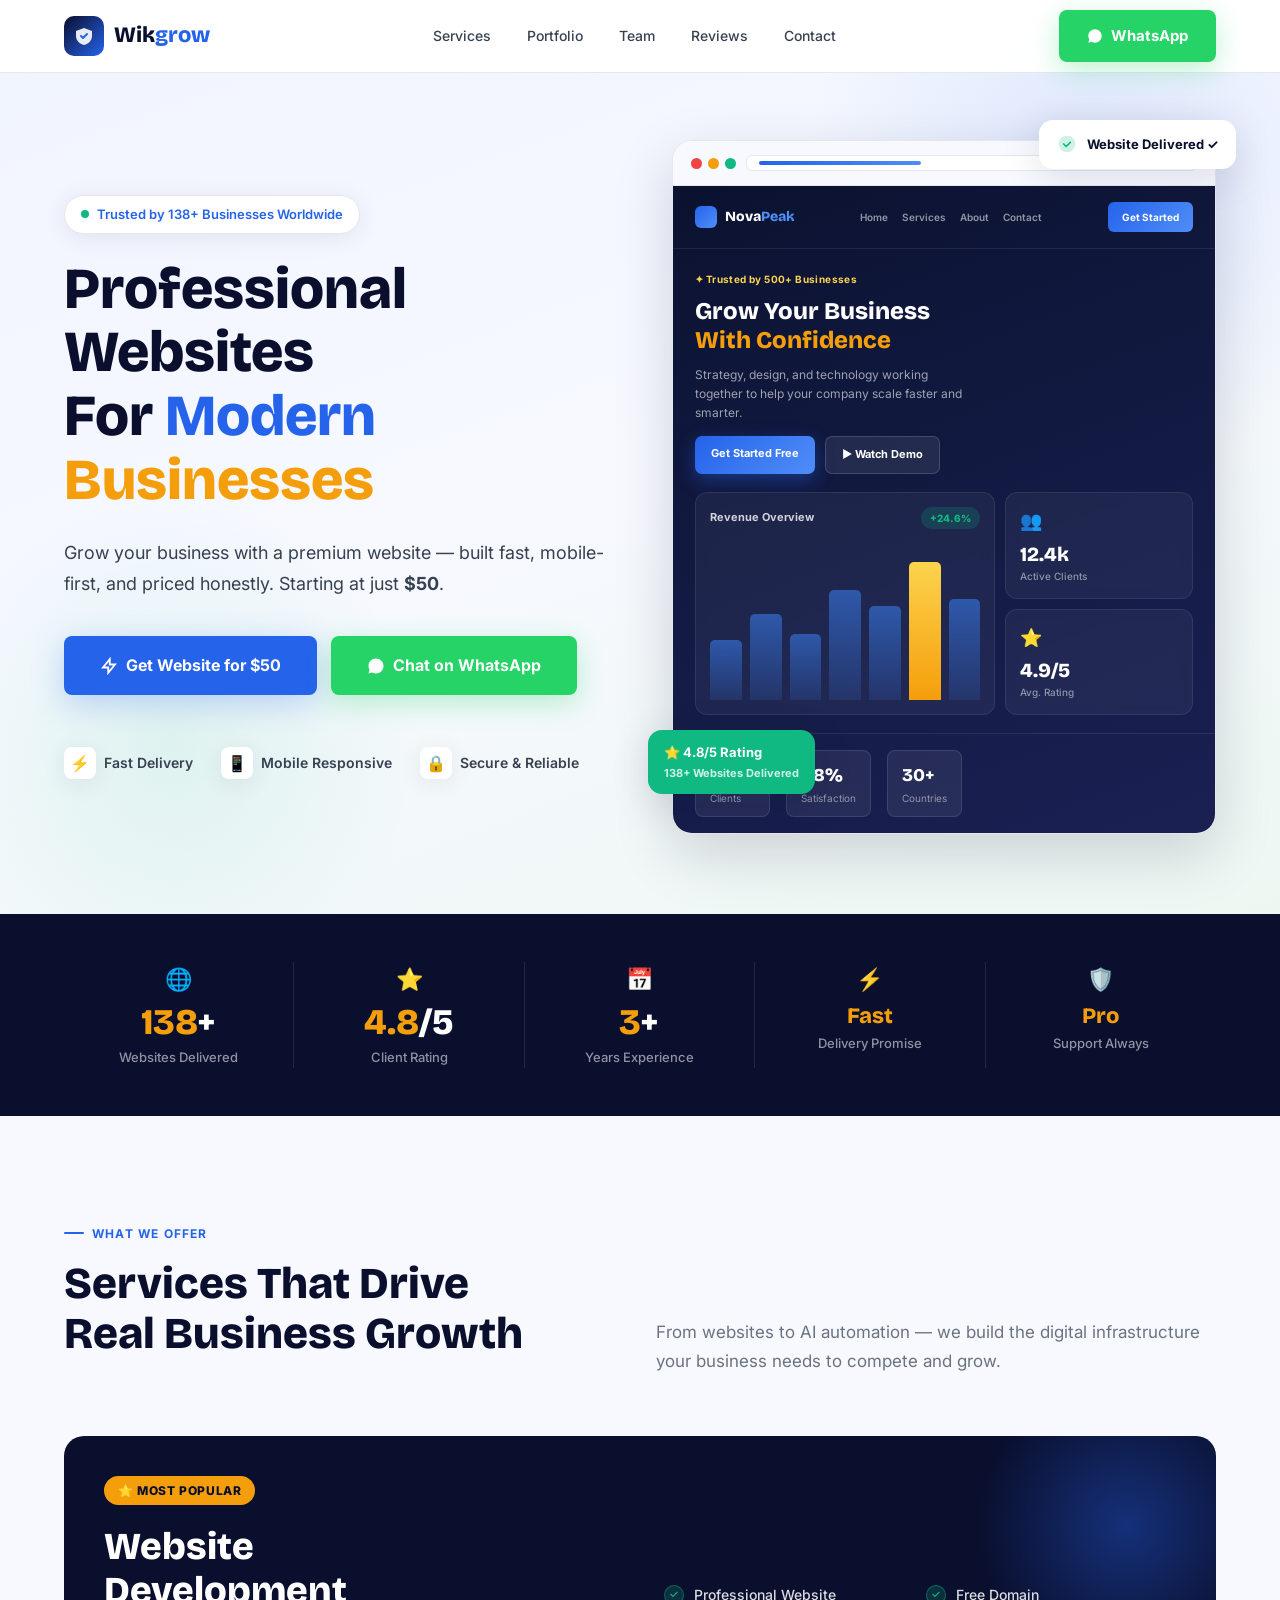
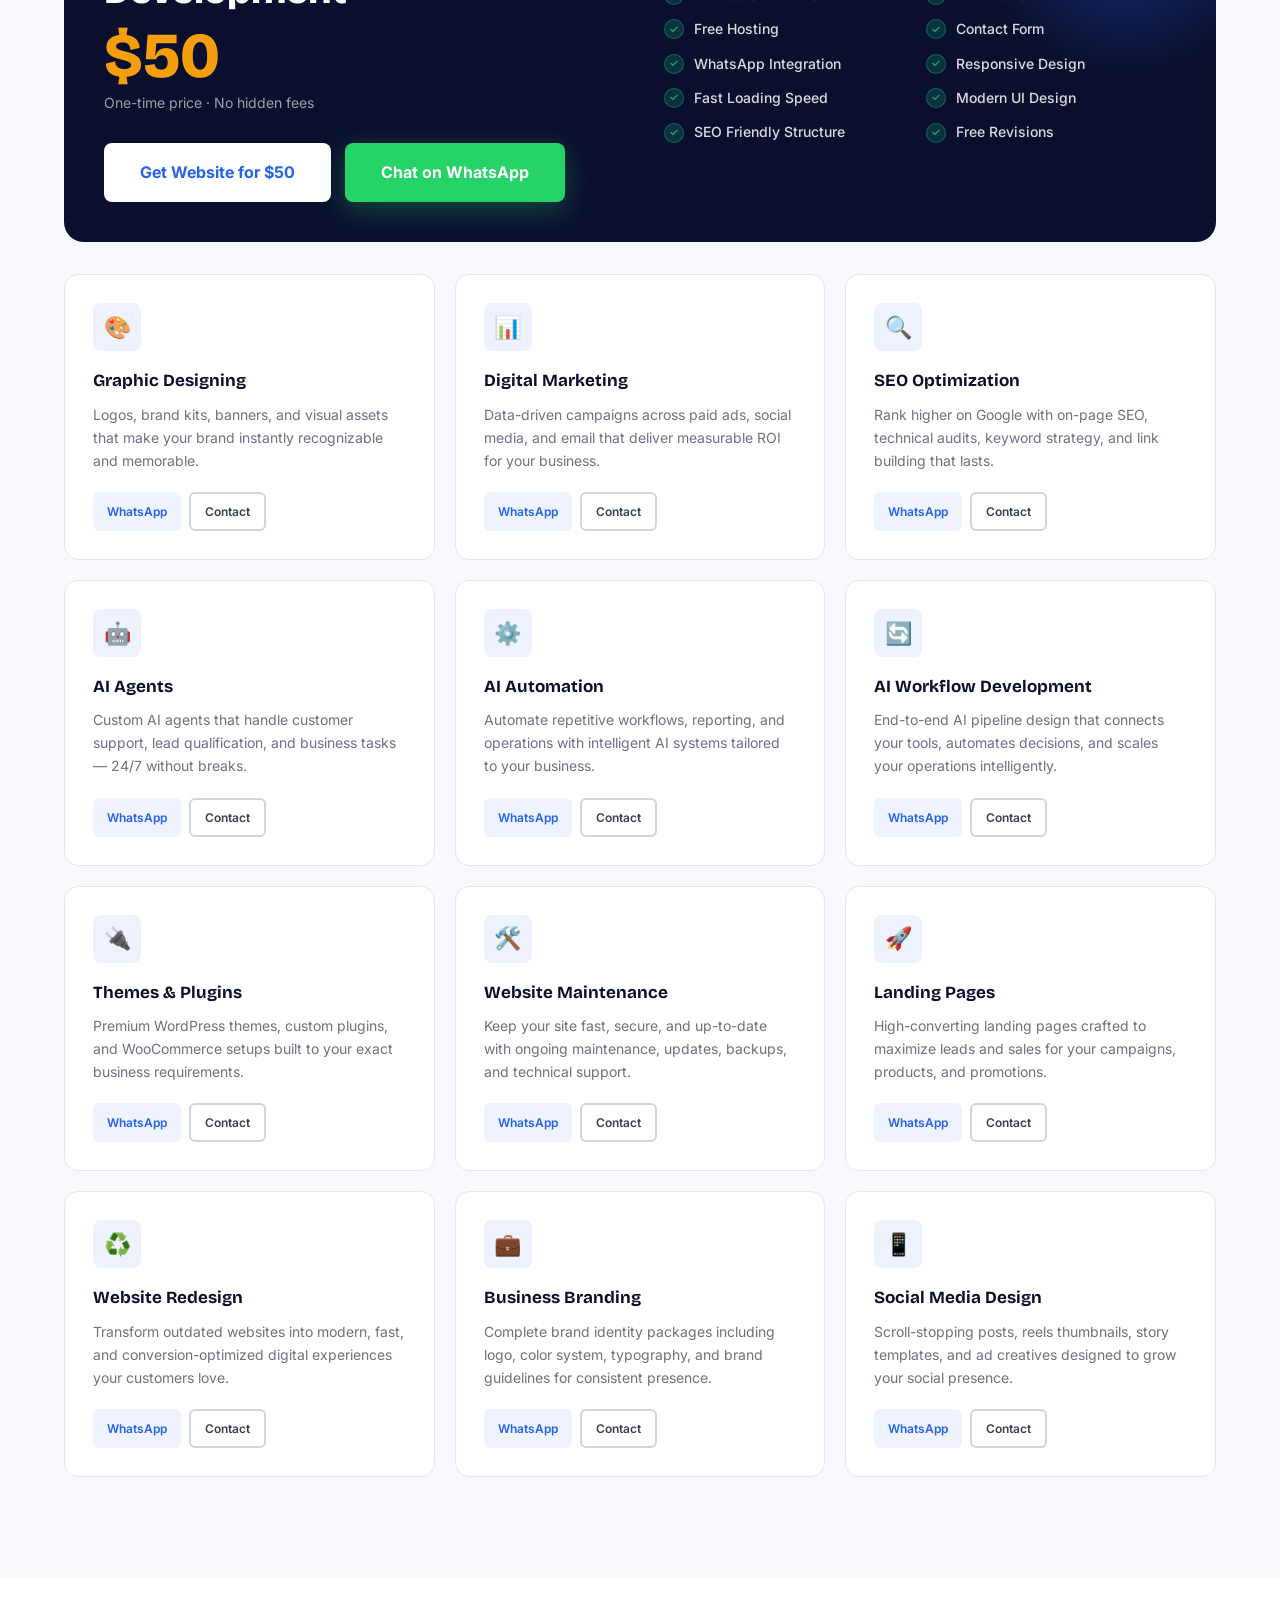
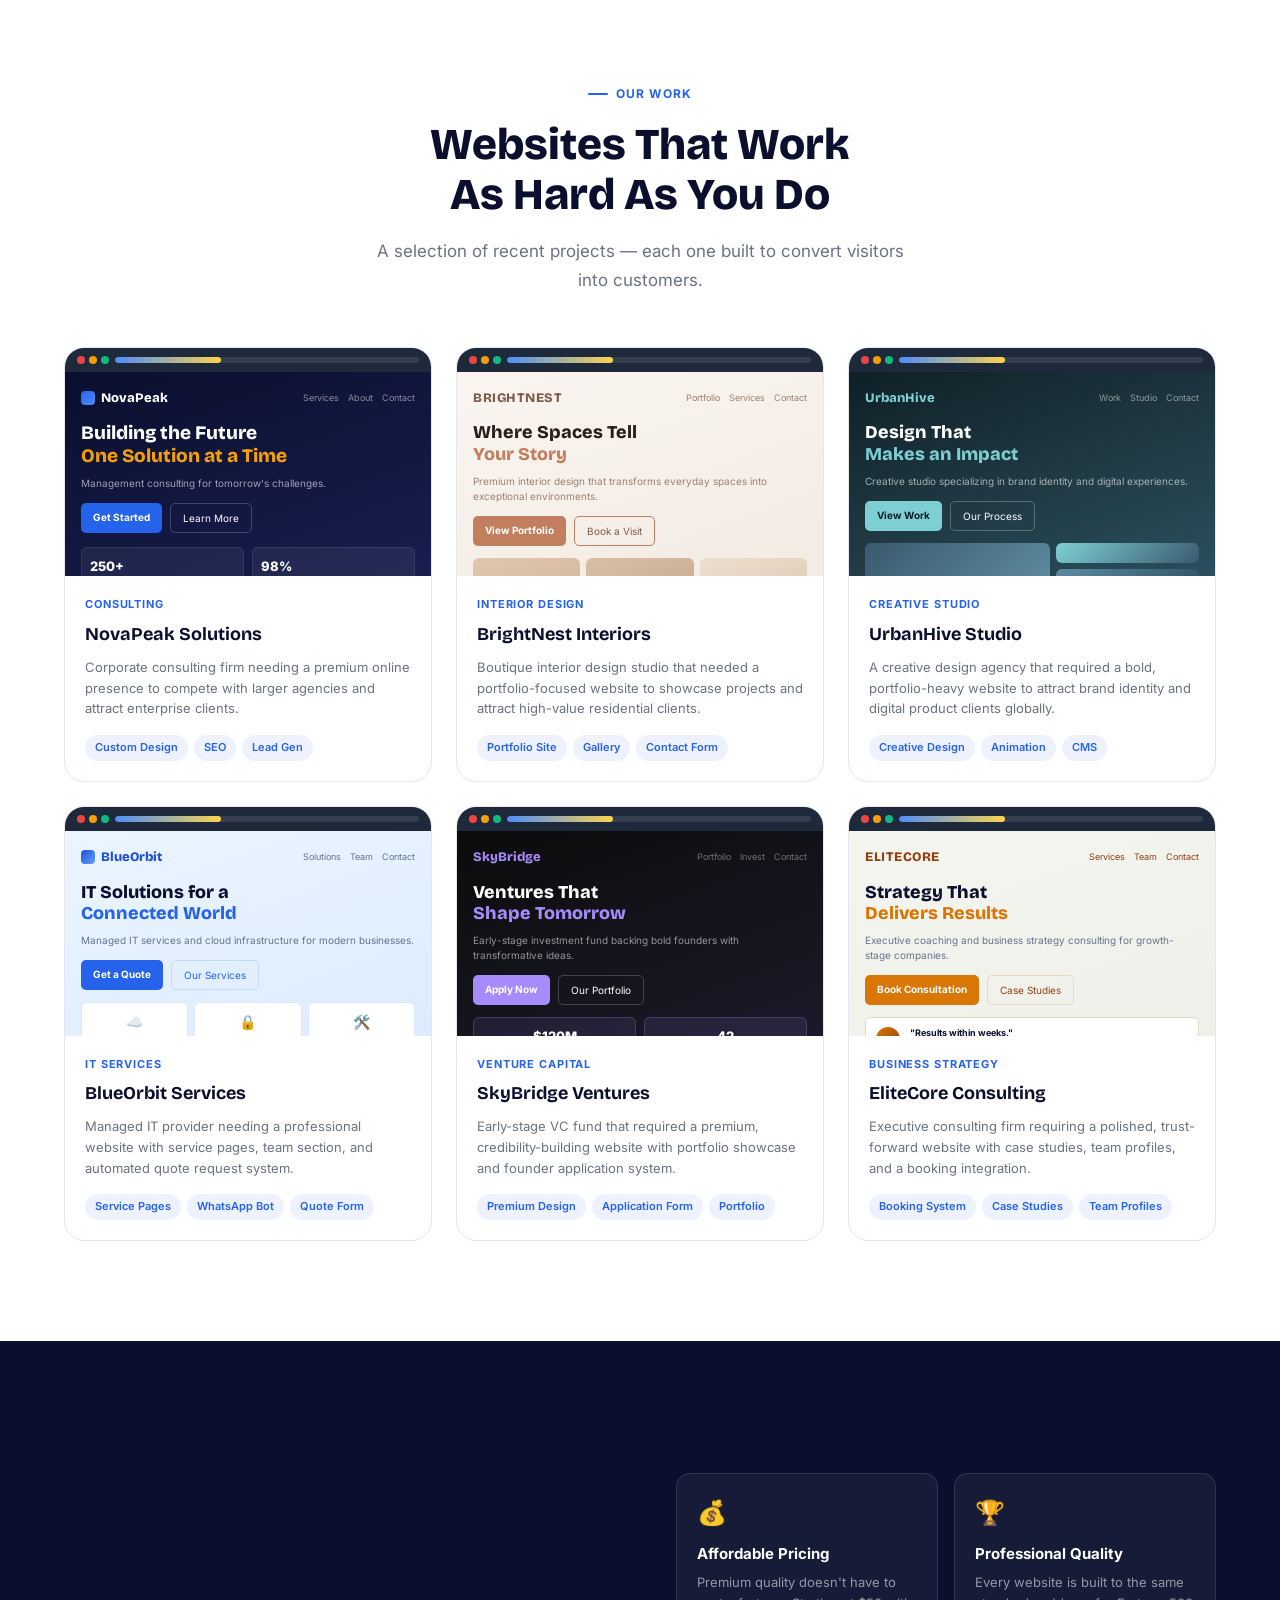
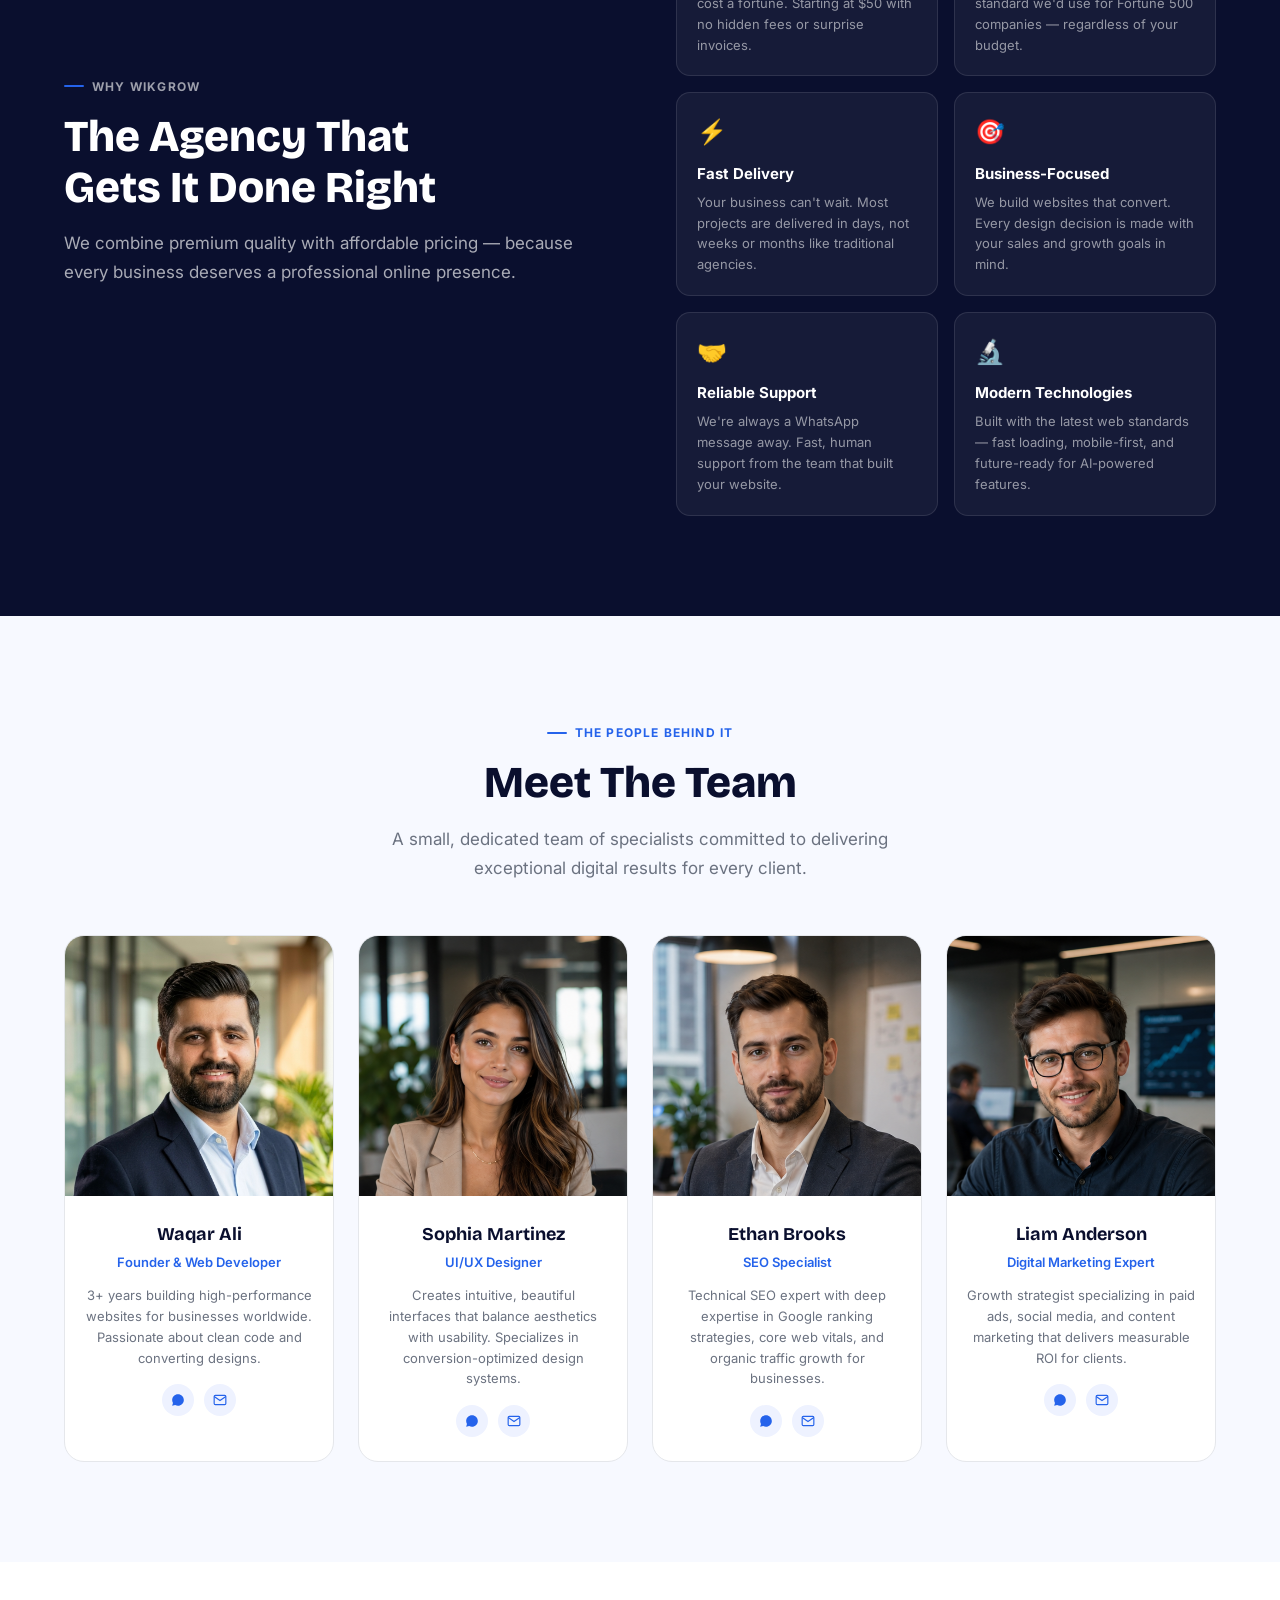
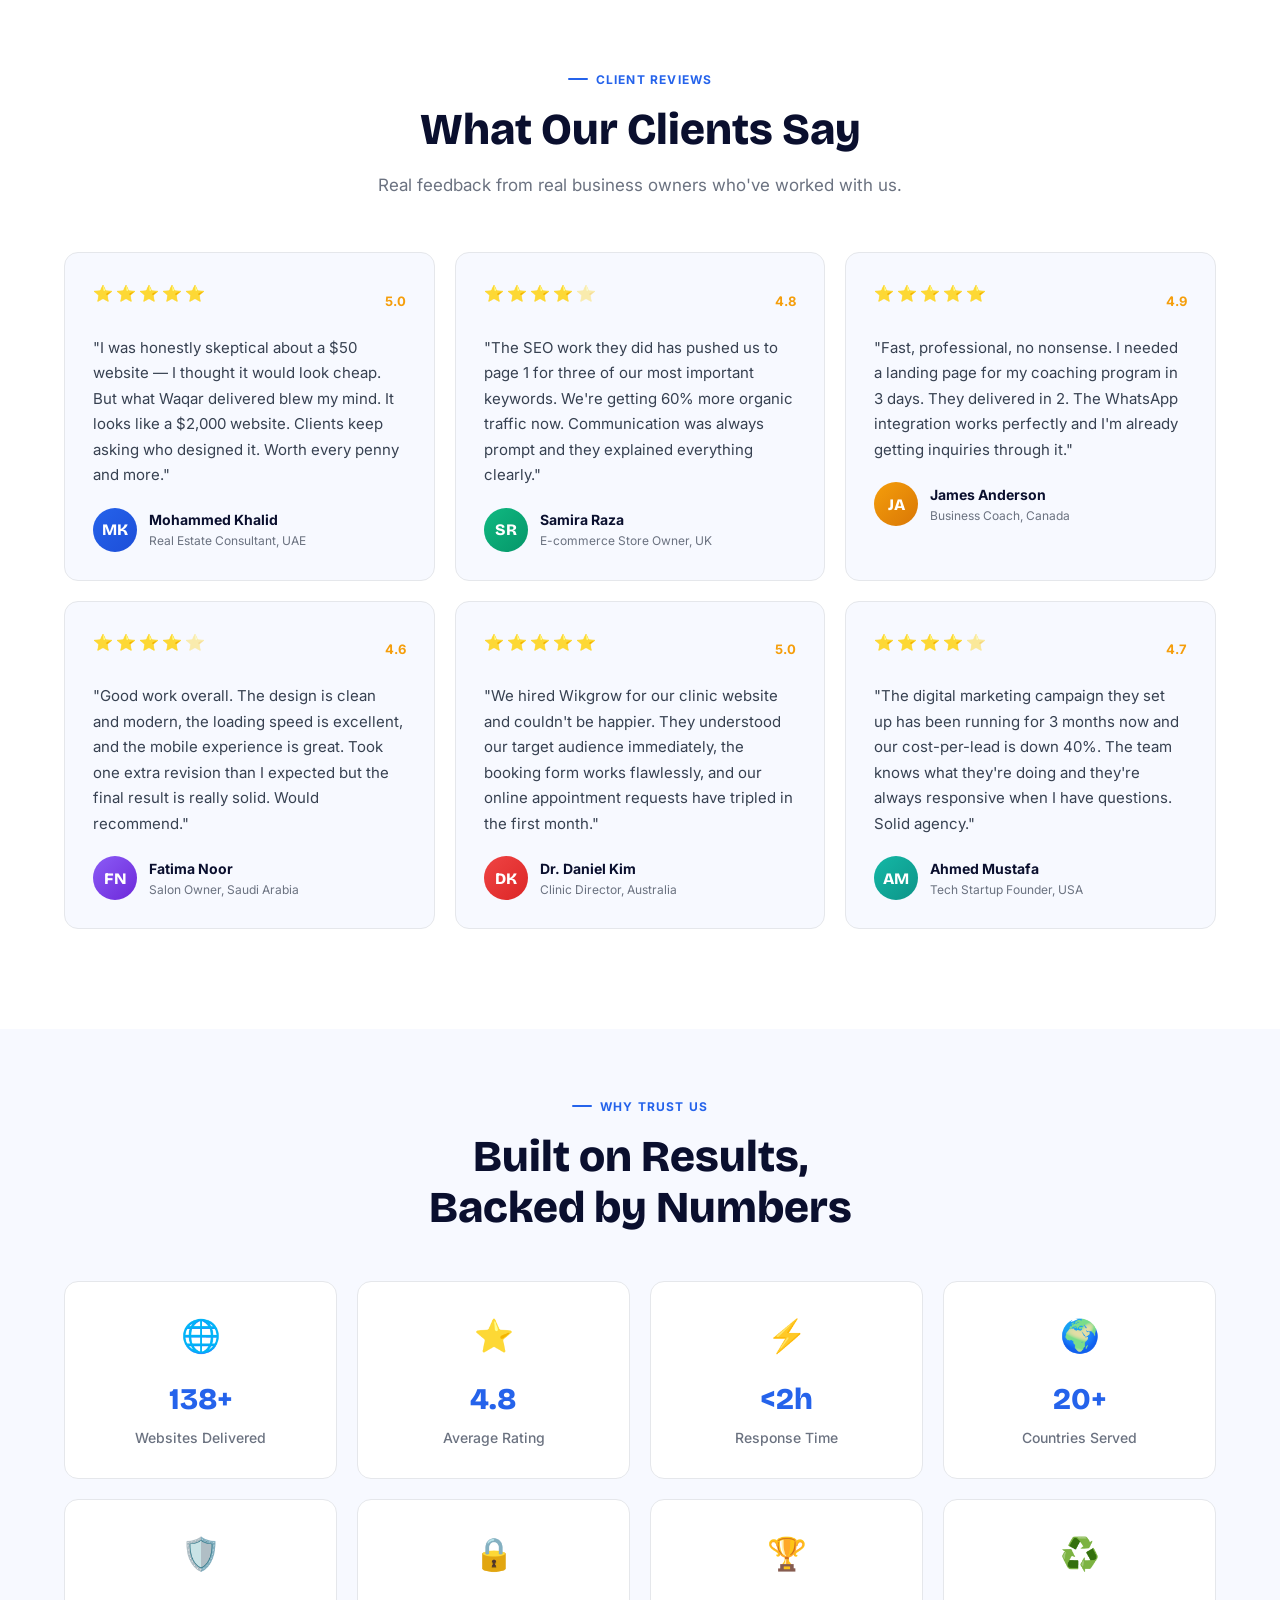
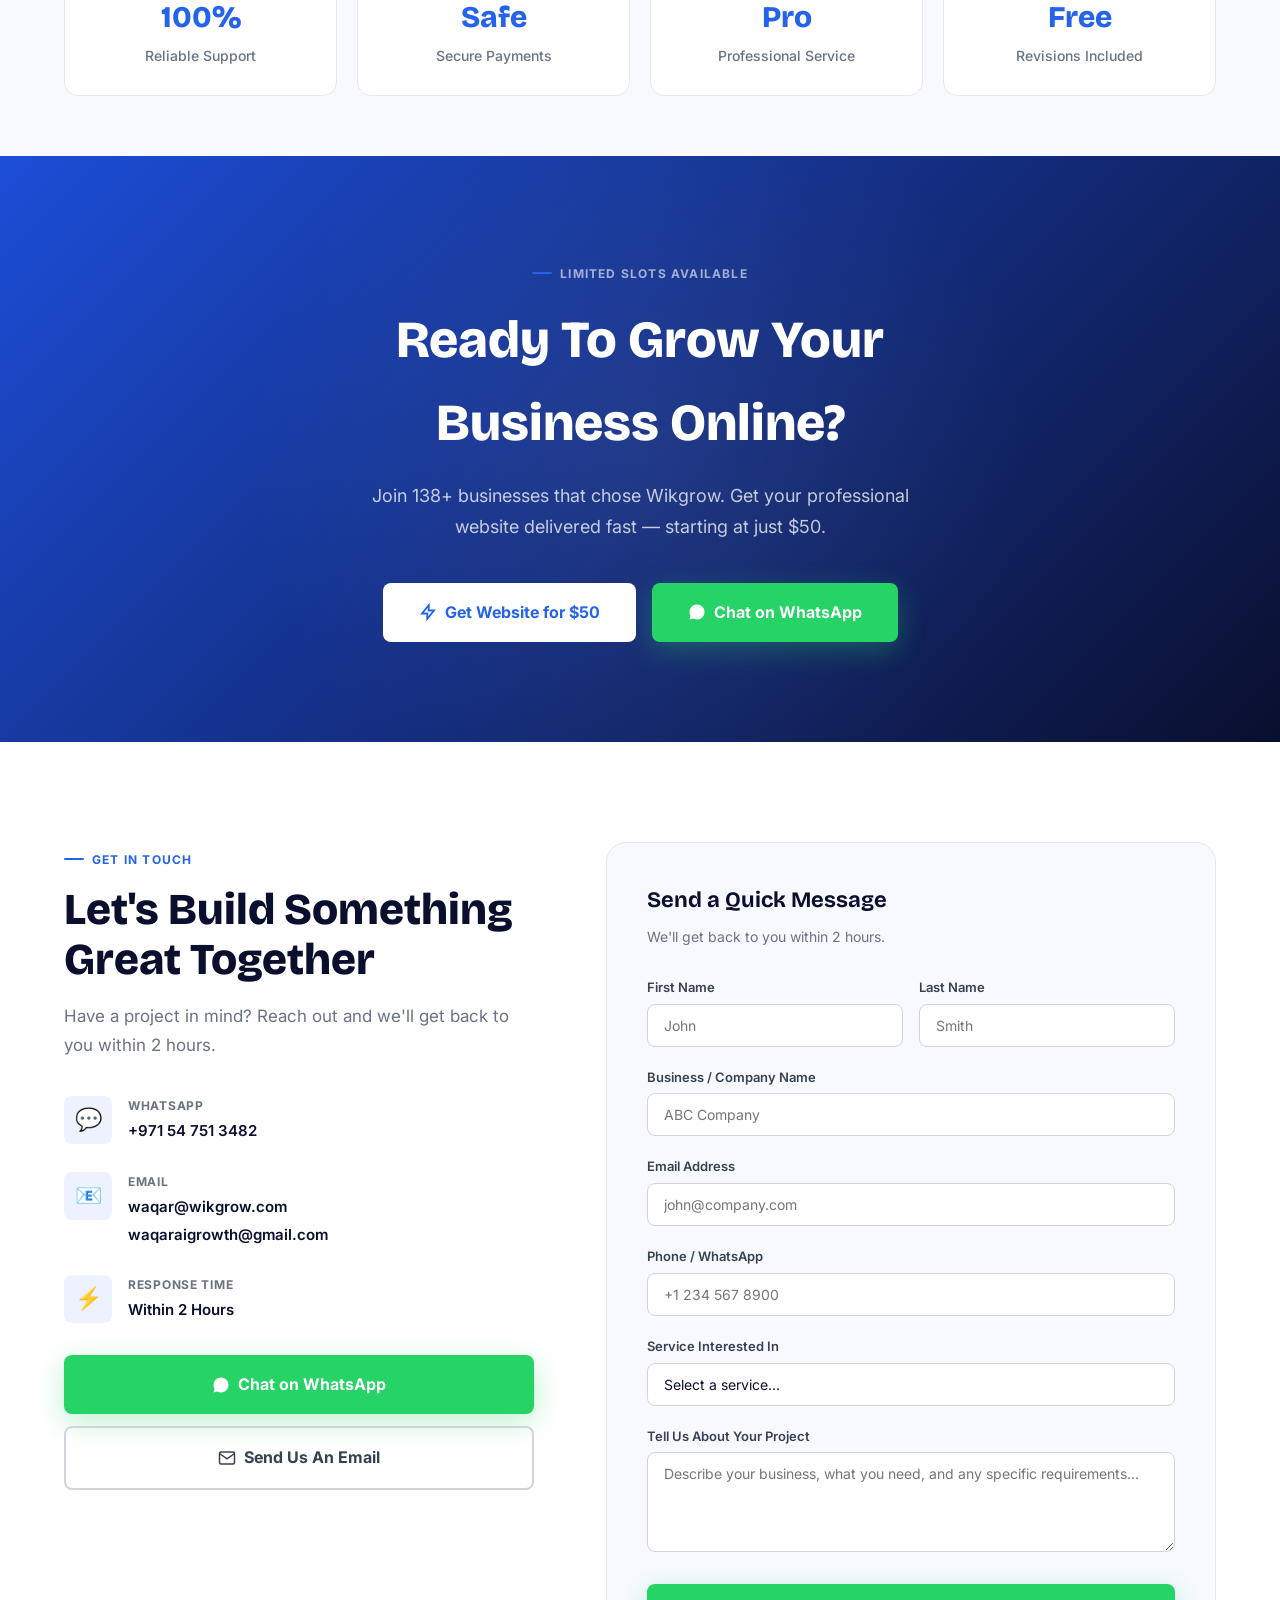
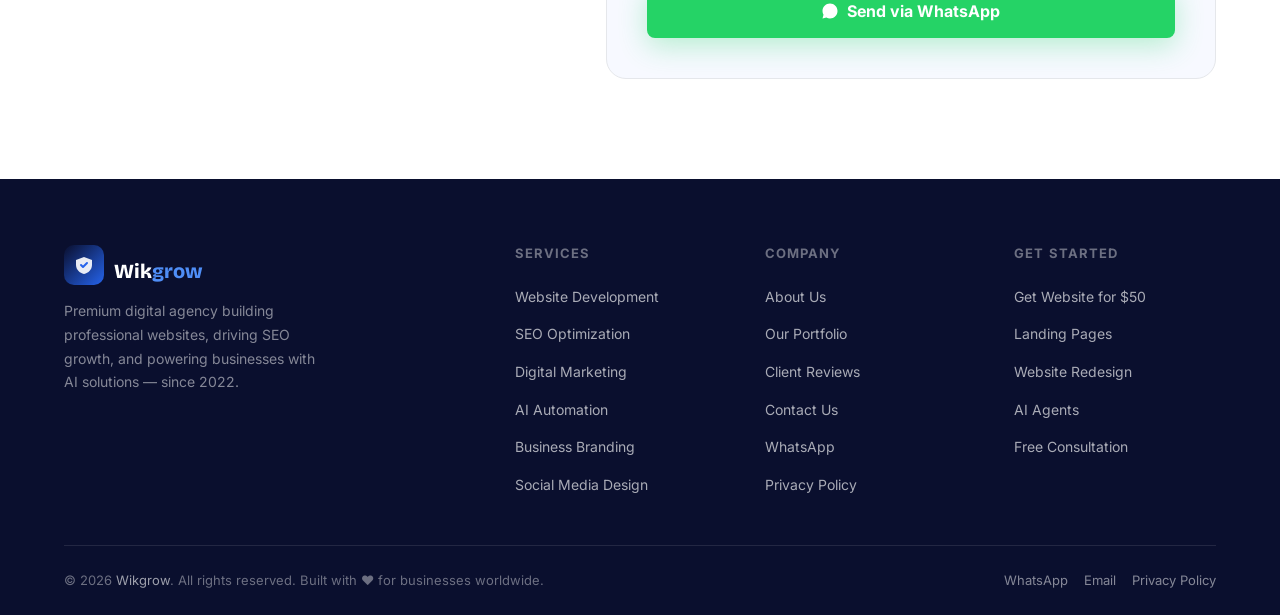
==== commit c5c2aef8: "index.html" ====
--- a/index.html
+++ b/index.html
@@ -1461,6 +1461,7 @@
           <li><a href="#reviews">Client Reviews</a></li>
           <li><a href="#contact">Contact Us</a></li>
           <li><a href="https://wa.me/971547513482" target="_blank" rel="noopener">WhatsApp</a></li>
+          <li><a href="https://wikgrow.com/privacy" target="_blank" rel="noopener">Privacy Policy</a></li>
         </ul>
       </div>
       <div>
@@ -1479,6 +1480,7 @@
       <div style="display:flex;gap:16px;">
         <a href="https://wa.me/971547513482" target="_blank" rel="noopener" style="font-size:13px;color:rgba(255,255,255,.5);transition:color .2s;" onmouseover="this.style.color='#fff'" onmouseout="this.style.color='rgba(255,255,255,.5)'">WhatsApp</a>
         <a href="mailto:waqar@wikgrow.com" style="font-size:13px;color:rgba(255,255,255,.5);transition:color .2s;" onmouseover="this.style.color='#fff'" onmouseout="this.style.color='rgba(255,255,255,.5)'">Email</a>
+        <a href="https://wikgrow.com/privacy" target="_blank" rel="noopener" style="font-size:13px;color:rgba(255,255,255,.5);transition:color .2s;" onmouseover="this.style.color='#fff'" onmouseout="this.style.color='rgba(255,255,255,.5)'">Privacy Policy</a>
       </div>
     </div>
   </div>
